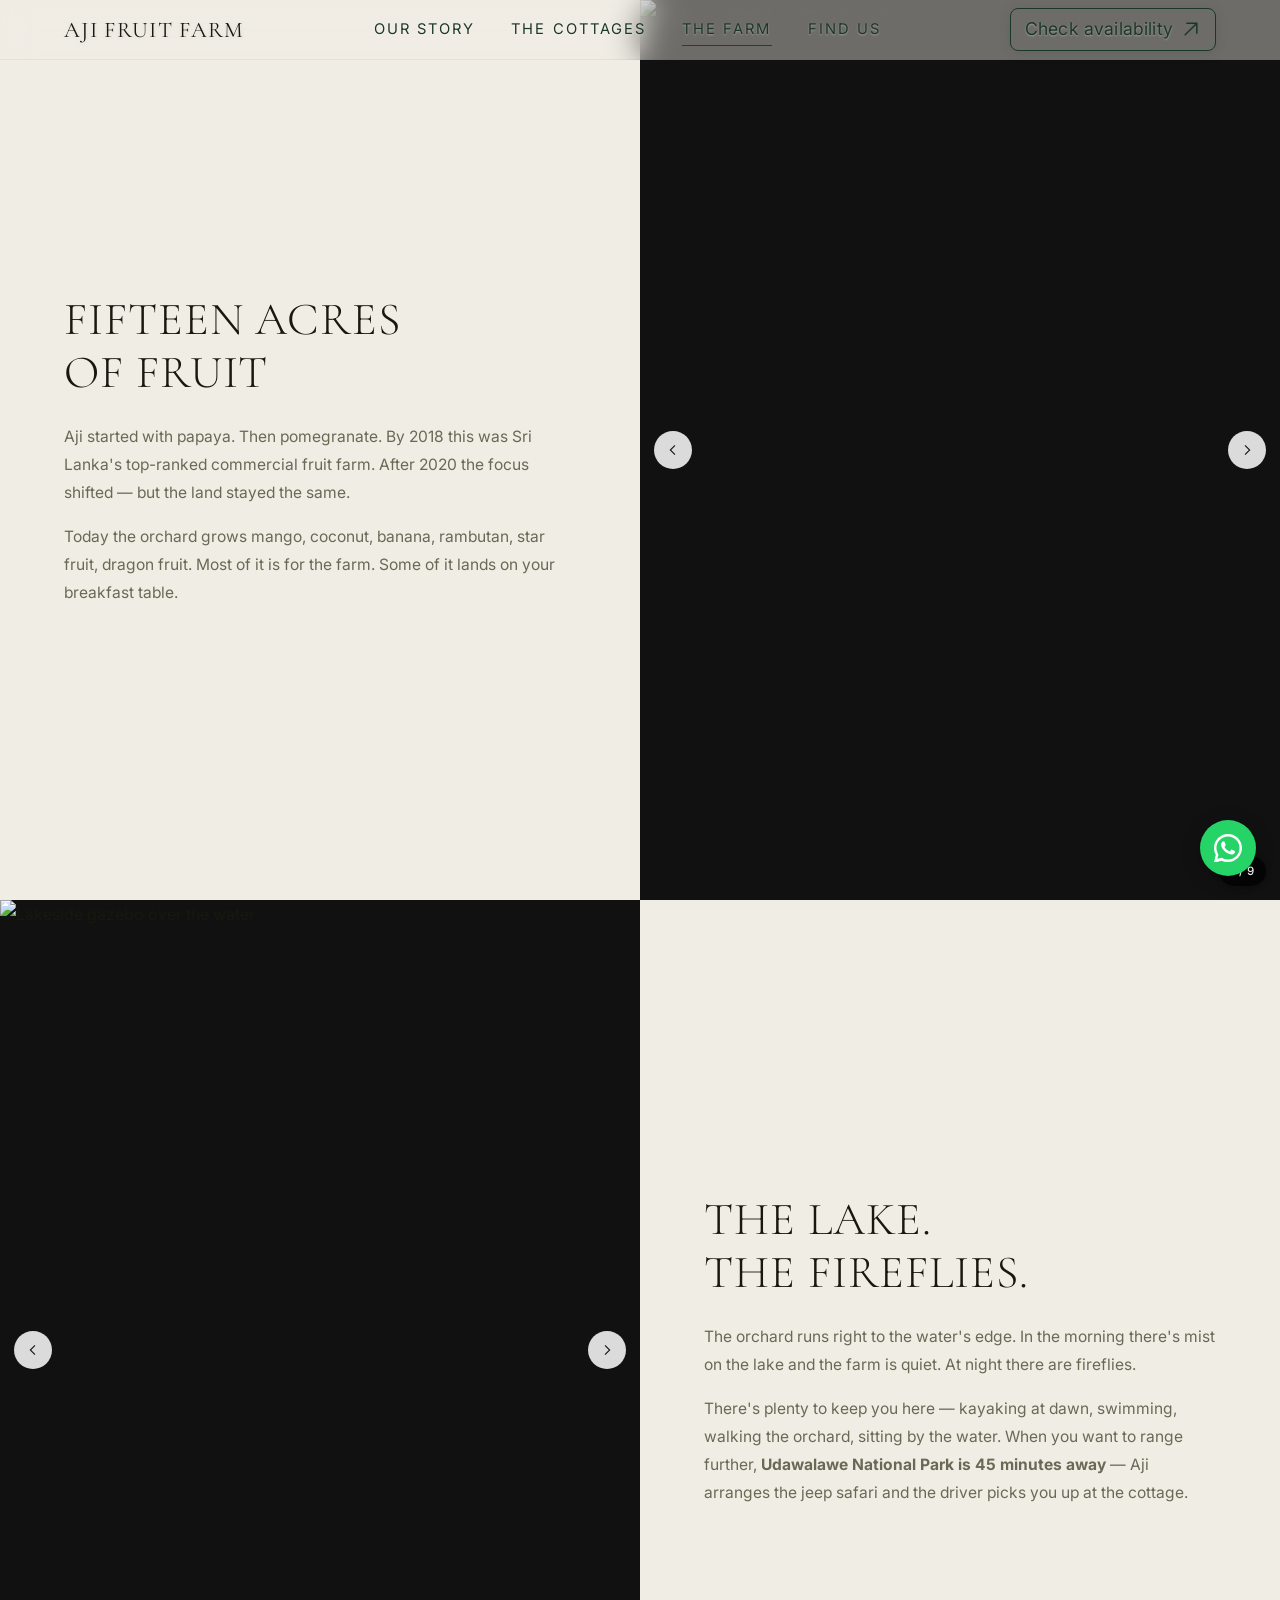
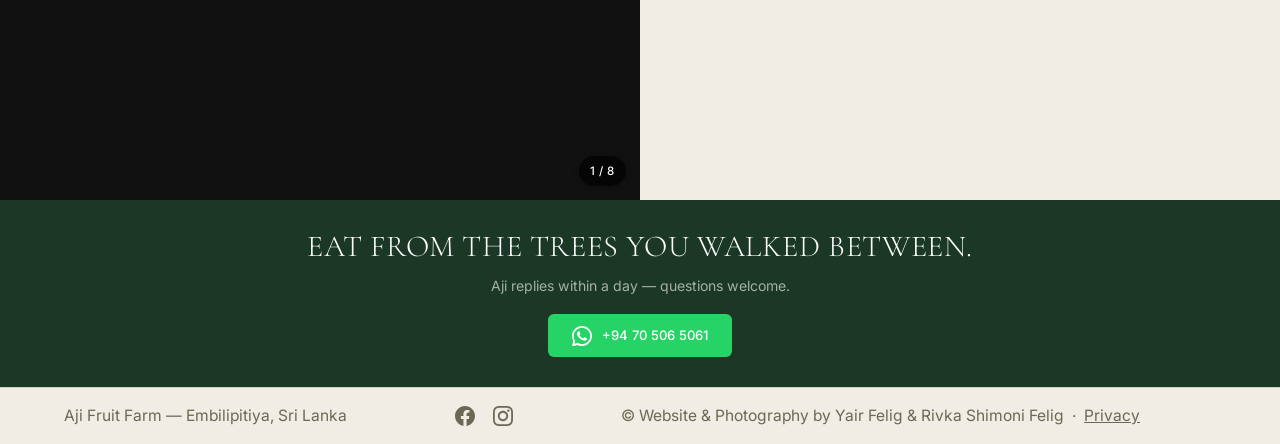
==== farm.html @ 9746422a "feat: add nearby places section" ====
<!DOCTYPE html>
<html lang="en">
<head>
  <meta charset="UTF-8" />
  <meta name="viewport" content="width=device-width, initial-scale=1.0" />
  <title>The Farm — Aji Fruit Farm, 45 min from Udawalawe, Sri Lanka</title>
  <meta name="description" content="Fifteen acres of tropical fruit beside a lake — 45 min from Udawalawe, Sri Lanka. Mango, rambutan, dragon fruit. Kayaking, elephant safari, fireflies." />
  <link rel="canonical" href="https://aji-fruit-farm.lk/farm.html" />
  <meta property="og:type" content="website" />
  <meta property="og:site_name" content="Aji Fruit Farm" />
  <meta property="og:locale" content="en_US" />
  <meta property="og:title" content="The Farm — Aji Fruit Farm, 45 min from Udawalawe, Sri Lanka" />
  <meta property="og:description" content="Fifteen acres of tropical fruit beside a lake — 45 min from Udawalawe, Sri Lanka. Mango, rambutan, dragon fruit. Kayaking, elephant safari, fireflies." />
  <meta property="og:image" content="https://aji-fruit-farm.lk/photos/farm-wide.jpg" />
  <meta property="og:url" content="https://aji-fruit-farm.lk/farm.html" />
  <meta name="twitter:card" content="summary_large_image" />
  <meta name="twitter:title" content="The Farm — Aji Fruit Farm, 45 min from Udawalawe, Sri Lanka" />
  <meta name="twitter:description" content="Fifteen acres of tropical fruit beside a lake — 45 min from Udawalawe, Sri Lanka. Mango, rambutan, dragon fruit. Kayaking, elephant safari, fireflies." />
  <meta name="twitter:image" content="https://aji-fruit-farm.lk/photos/farm-wide.jpg" />
  <link rel="icon" href="data:image/svg+xml,<svg xmlns=%22http://www.w3.org/2000/svg%22 viewBox=%220 0 100 100%22><text y=%22.9em%22 font-size=%2290%22>🥭</text></svg>" />
  <link rel="stylesheet" href="style.css?v=103" />
  <link rel="preload" as="image" href="photos/farm-mangos.webp" type="image/webp" fetchpriority="high" />
  <link rel="preconnect" href="https://fonts.googleapis.com" />
  <link rel="preconnect" href="https://fonts.gstatic.com" crossorigin />
  <link href="https://fonts.googleapis.com/css2?family=Cormorant+Garamond:ital,wght@0,300;0,400;0,600;1,300;1,400&family=Inter:wght@300;400;500&display=swap" rel="stylesheet" />
  <script type="application/ld+json">
  {
    "@context": "https://schema.org",
    "@type": "BreadcrumbList",
    "itemListElement": [
      { "@type": "ListItem", "position": 1, "name": "Home", "item": "https://aji-fruit-farm.lk/" },
      { "@type": "ListItem", "position": 2, "name": "The Farm", "item": "https://aji-fruit-farm.lk/farm.html" }
    ]
  }
  </script>
  <script type="application/ld+json">
  {
    "@context": "https://schema.org",
    "@type": "TouristAttraction",
    "name": "Aji Fruit Farm",
    "description": "Fifteen acres of tropical fruit beside a lake in Embilipitiya, Sri Lanka — 45 min from Udawalawe National Park. Mango, banana, rambutan, dragon fruit orchards. Kayaking on the lake, fireflies at night.",
    "url": "https://aji-fruit-farm.lk/farm.html",
    "image": "https://aji-fruit-farm.lk/photos/farm-wide.jpg",
    "address": {
      "@type": "PostalAddress",
      "streetAddress": "147 Lake Side Avenue, Pump House Road, Tunkama",
      "addressLocality": "Embilipitiya",
      "postalCode": "70205",
      "addressCountry": "LK"
    },
    "geo": { "@type": "GeoCoordinates", "latitude": 6.30363, "longitude": 80.8581 }
  }
  </script>

  <!-- Cloudflare Web Analytics -->
  <script defer src='https://static.cloudflareinsights.com/beacon.min.js' data-cf-beacon='{"token": "c372317ae5d843ea82d99105d010a931"}'></script>
  <!-- End Cloudflare Web Analytics -->
</head>
<body class="subpage">

  <!-- NAV -->
  <header class="nav scrolled at-top">
    <a href="index.html" class="nav-logo">Aji Fruit Farm</a>
    <nav class="nav-links">
      <a href="story.html">Our Story</a>
      <a href="rooms.html">The Cottages</a>
      <a href="farm.html" aria-current="page">The Farm</a>
      <a href="index.html#contact">Find Us</a>
    </nav>
    <a class="nav-wa" href="index.html#contact">
      <span>Check availability</span>
      <span class="nav-wa-arrow">
        <svg class="arrow-default" viewBox="0 0 24 24" fill="none" stroke="currentColor" stroke-width="1.8" stroke-linecap="round" stroke-linejoin="round" aria-hidden="true"><path d="M5 19 19 5M7 5h12v12"/></svg>
        <svg class="arrow-hover" viewBox="0 0 24 24" fill="none" stroke="currentColor" stroke-width="1.8" stroke-linecap="round" stroke-linejoin="round" aria-hidden="true"><path d="M5 12h14M12 5l7 7-7 7"/></svg>
      </span>
    </a>
    <button type="button" class="nav-burger" aria-label="Open menu" aria-expanded="false" aria-controls="nav-overlay">
      <svg viewBox="0 0 24 24" fill="none" stroke="currentColor" stroke-width="1.5" stroke-linecap="round" aria-hidden="true"><path d="M4 7h16M4 12h16M4 17h16"/></svg>
    </button>
  </header>
  <script>if(matchMedia('(max-width:860px)').matches)document.currentScript.previousElementSibling.classList.add('over-hero');</script>

  <!-- MOBILE FULL-SCREEN MENU -->
  <div class="nav-overlay" id="nav-overlay" aria-hidden="true" hidden>
    <div class="nav-overlay-bg" aria-hidden="true">
      <picture><source srcset="photos/hero.webp" type="image/webp"><img src="photos/hero.jpg" alt="" /></picture>
    </div>
    <span class="nav-overlay-brand">Aji Fruit Farm</span>
    <button type="button" class="nav-overlay-close" aria-label="Close menu">
      <svg viewBox="0 0 24 24" fill="none" stroke="currentColor" stroke-width="1.5" stroke-linecap="round" aria-hidden="true"><path d="M6 6l12 12M18 6L6 18"/></svg>
    </button>
    <nav class="nav-overlay-links">
      <a href="story.html"><span class="nv-num">01</span><span class="nv-rule"></span><span class="nv-label">Our Story</span></a>
      <a href="rooms.html"><span class="nv-num">02</span><span class="nv-rule"></span><span class="nv-label">The Cottages</span></a>
      <a href="farm.html" aria-current="page"><span class="nv-num">03</span><span class="nv-rule"></span><span class="nv-label">The Farm</span></a>
      <a href="index.html#contact"><span class="nv-num">04</span><span class="nv-rule"></span><span class="nv-label">Find Us</span></a>
    </nav>
    <a class="nav-overlay-cta" href="index.html#contact">
      <span class="nv-cta-rule"></span>
      <span class="nv-cta-text">Reserve your stay <span class="nv-arrow">&rarr;</span></span>
    </a>
    <p class="nav-overlay-meta">Embilipitiya &middot; Sri Lanka</p>
  </div>

  <!-- 01 THE ORCHARD -->
  <section class="split" id="orchard">
    <div class="split-text">
      <h1>Fifteen Acres<br>of Fruit</h1>
      <p>Aji started with papaya. Then pomegranate. By 2018 this was Sri Lanka's top-ranked commercial fruit farm. After 2020 the focus shifted — but the land stayed the same.</p>
      <p>Today the orchard grows mango, coconut, banana, rambutan, star fruit, dragon fruit. Most of it is for the farm. Some of it lands on your breakfast table.</p>
    </div>
    <div class="split-image">
      <div class="image-slider" id="slider-orchard">
        <div class="slides">
          <div class="slide active"><picture><source srcset="photos/farm-mangos.webp" type="image/webp"><img src="photos/farm-mangos.jpg" alt="Freshly bagged mangos from the orchard" fetchpriority="high" decoding="async" /></picture></div>
          <div class="slide"><picture><source srcset="photos/farm-path.webp" type="image/webp"><img src="photos/farm-path.jpg" alt="Stone path through the mango grove" loading="lazy" decoding="async" /></picture></div>
          <div class="slide"><picture><source srcset="photos/farm-vines.webp" type="image/webp"><img src="photos/farm-vines.jpg" alt="Vines and fruit in the orchard" loading="lazy" decoding="async" /></picture></div>
          <div class="slide"><picture><source srcset="photos/farm-gazebo.webp" type="image/webp"><img src="photos/farm-gazebo.jpg" alt="The open-air dining pavilion — terracotta roof, wooden pillars, stepping-stone path through the garden" loading="lazy" decoding="async" /></picture></div>
          <div class="slide"><picture><source srcset="photos/bathroom-tree.webp" type="image/webp"><img src="photos/bathroom-tree.jpg" alt="A mango tree growing right between the bathroom doors — fruit threaded through the daily life of the farm" loading="lazy" decoding="async" /></picture></div>
          <div class="slide"><picture><source srcset="photos/farm-7293.webp" type="image/webp"><img src="photos/farm-7293.jpg" alt="Inside the orchard at Aji Fruit Farm" loading="lazy" decoding="async" /></picture></div>
          <div class="slide"><picture><source srcset="photos/farm-7217.webp" type="image/webp"><img src="photos/farm-7217.jpg" alt="Coconut palms and fruit trees across the orchard" loading="lazy" decoding="async" /></picture></div>
          <div class="slide"><picture><source srcset="photos/farm-7245.webp" type="image/webp"><img src="photos/farm-7245.jpg" alt="Light through the orchard canopy" loading="lazy" decoding="async" /></picture></div>
          <div class="slide"><picture><source srcset="photos/farm-7272.webp" type="image/webp"><img src="photos/farm-7272.jpg" alt="A small boat resting on the grassy shore by the lake" loading="lazy" decoding="async" /></picture></div>
        </div>
        <button type="button" class="slider-arrow slider-arrow--prev" aria-label="Previous photo">
          <svg viewBox="0 0 24 24" fill="none" stroke="currentColor" stroke-width="1.7"><path d="M15 19l-7-7 7-7"/></svg>
        </button>
        <button type="button" class="slider-arrow slider-arrow--next" aria-label="Next photo">
          <svg viewBox="0 0 24 24" fill="none" stroke="currentColor" stroke-width="1.7"><path d="M9 5l7 7-7 7"/></svg>
        </button>
        <div class="slider-counter">1 / 9</div>
      </div>
    </div>
  </section>

  <!-- 02 THE LAKE -->
  <section class="split split--reverse" id="lake">
    <div class="split-image">
      <div class="image-slider" id="slider-lake">
        <div class="slides">
          <div class="slide active"><picture><source srcset="photos/lake-gazebo.webp" type="image/webp"><img src="photos/lake-gazebo.jpg" alt="Lakeside gazebo over the water" loading="lazy" decoding="async" /></picture></div>
          <div class="slide"><picture><source srcset="photos/lake-kayaker.webp" type="image/webp"><img src="photos/lake-kayaker.jpg" alt="A guest paddling a kayak on the still lake at dawn" loading="lazy" decoding="async" /></picture></div>
          <div class="slide"><picture><source srcset="photos/lake-beach.webp" type="image/webp"><img src="photos/lake-beach.jpg" alt="The lakeshore swim spot — palms and calm water" loading="lazy" decoding="async" /></picture></div>
          <div class="slide"><picture><source srcset="photos/lake-branch.webp" type="image/webp"><img src="photos/lake-branch.jpg" alt="A tree branch leaning over the lake at dawn" loading="lazy" decoding="async" /></picture></div>
          <div class="slide"><picture><source srcset="photos/lake-7470.webp" type="image/webp"><img src="photos/lake-7470.jpg" alt="The lake framed through overhanging branches — sandy shore on the right" loading="lazy" decoding="async" /></picture></div>
          <div class="slide"><picture><source srcset="photos/lake-7360.webp" type="image/webp"><img src="photos/lake-7360.jpg" alt="The lake reflecting the gazebo across the water — leaves framing the view" loading="lazy" decoding="async" /></picture></div>
          <div class="slide"><picture><source srcset="photos/farm-swing.webp" type="image/webp"><img src="photos/farm-swing.jpg" alt="Lakeside table and swing in the orchard" loading="lazy" decoding="async" /></picture></div>
          <div class="slide"><picture><source srcset="photos/kayaks-rack.webp" type="image/webp"><img src="photos/kayaks-rack.jpg" alt="Kayaks resting on a wooden rack between the palms" loading="lazy" decoding="async" /></picture></div>
        </div>
        <button type="button" class="slider-arrow slider-arrow--prev" aria-label="Previous photo">
          <svg viewBox="0 0 24 24" fill="none" stroke="currentColor" stroke-width="1.7"><path d="M15 19l-7-7 7-7"/></svg>
        </button>
        <button type="button" class="slider-arrow slider-arrow--next" aria-label="Next photo">
          <svg viewBox="0 0 24 24" fill="none" stroke="currentColor" stroke-width="1.7"><path d="M9 5l7 7-7 7"/></svg>
        </button>
        <div class="slider-counter">1 / 8</div>
      </div>
    </div>
    <div class="split-text">
      <h2>The Lake.<br>The Fireflies.</h2>
      <p>The orchard runs right to the water's edge. In the morning there's mist on the lake and the farm is quiet. At night there are fireflies.</p>
      <p>There's plenty to keep you here — kayaking at dawn, swimming, walking the orchard, sitting by the water. When you want to range further, <strong>Udawalawe National Park is 45 minutes away</strong> — Aji arranges the jeep safari and the driver picks you up at the cottage.</p>
    </div>
  </section>

  <!-- BOOK CTA -->
  <section class="book-cta">
    <h2>Eat from the trees you walked between.</h2>
    <p>Aji replies within a day — questions welcome.</p>
    <a class="btn-wa" href="https://wa.me/94705065061?text=Hi%20Aji%2C%20I%20found%20your%20farm%20online%20and%20I%27d%20love%20to%20book%20a%20stay.%20Could%20you%20tell%20me%20about%20availability%3F" target="_blank" rel="noopener">
      <svg viewBox="0 0 24 24" fill="currentColor" width="20" height="20"><path d="M17.472 14.382c-.297-.149-1.758-.867-2.03-.967-.273-.099-.471-.148-.67.15-.197.297-.767.966-.94 1.164-.173.199-.347.223-.644.075-.297-.15-1.255-.463-2.39-1.475-.883-.788-1.48-1.761-1.653-2.059-.173-.297-.018-.458.13-.606.134-.133.298-.347.446-.52.149-.174.198-.298.298-.497.099-.198.05-.371-.025-.52-.075-.149-.669-1.612-.916-2.207-.242-.579-.487-.5-.669-.51-.173-.008-.371-.01-.57-.01-.198 0-.52.074-.792.372-.272.297-1.04 1.016-1.04 2.479 0 1.462 1.065 2.875 1.213 3.074.149.198 2.096 3.2 5.077 4.487.709.306 1.262.489 1.694.625.712.227 1.36.195 1.871.118.571-.085 1.758-.719 2.006-1.413.248-.694.248-1.289.173-1.413-.074-.124-.272-.198-.57-.347z"/><path d="M12 0C5.373 0 0 5.373 0 12c0 2.127.558 4.126 1.533 5.858L.057 23.776a.5.5 0 0 0 .612.612l5.918-1.476A11.94 11.94 0 0 0 12 24c6.627 0 12-5.373 12-12S18.627 0 12 0zm0 21.9a9.877 9.877 0 0 1-5.031-1.378l-.36-.214-3.732.931.949-3.461-.235-.376A9.855 9.855 0 0 1 2.1 12c0-5.468 4.432-9.9 9.9-9.9s9.9 4.432 9.9 9.9-4.432 9.9-9.9 9.9z"/></svg>
      +94 70 506 5061
    </a>
  </section>

  <!-- FOOTER -->
  <footer>
    <p>Aji Fruit Farm &mdash; Embilipitiya, Sri Lanka</p>
    <div class="footer-social">
      <a href="https://www.facebook.com/ajifruitfarm/" target="_blank" rel="noopener" aria-label="Facebook">
        <svg viewBox="0 0 24 24" fill="currentColor" width="20" height="20" aria-hidden="true"><path d="M24 12.073c0-6.627-5.373-12-12-12s-12 5.373-12 12c0 5.99 4.388 10.954 10.125 11.854v-8.385H7.078v-3.47h3.047V9.43c0-3.007 1.792-4.669 4.533-4.669 1.312 0 2.686.235 2.686.235v2.953H15.83c-1.491 0-1.956.925-1.956 1.874v2.25h3.328l-.532 3.47h-2.796v8.385C19.612 23.027 24 18.062 24 12.073z"/></svg>
      </a>
      <a href="https://www.instagram.com/ajifruitfarm/" target="_blank" rel="noopener" aria-label="Instagram">
        <svg viewBox="0 0 24 24" fill="currentColor" width="20" height="20" aria-hidden="true"><path d="M12 0C8.74 0 8.333.015 7.053.072 5.775.132 4.905.333 4.14.63c-.789.306-1.459.717-2.126 1.384S.935 3.35.63 4.14C.333 4.905.131 5.775.072 7.053.012 8.333 0 8.74 0 12c0 3.259.012 3.668.072 4.948.06 1.277.261 2.148.558 2.913.306.788.717 1.459 1.384 2.126.667.666 1.336 1.079 2.126 1.384.766.296 1.636.499 2.913.558C8.333 23.988 8.74 24 12 24s3.667-.015 4.947-.072c1.277-.06 2.148-.262 2.913-.558.788-.306 1.459-.718 2.126-1.384.666-.667 1.079-1.335 1.384-2.126.296-.765.499-1.636.558-2.913.06-1.28.072-1.689.072-4.948 0-3.259-.011-3.667-.072-4.947-.06-1.277-.262-2.149-.558-2.913-.306-.789-.718-1.459-1.384-2.126C21.319 1.347 20.651.935 19.86.63c-.765-.297-1.636-.499-2.913-.558C15.667.012 15.26 0 12 0zm0 2.16c3.203 0 3.585.016 4.85.071 1.17.055 1.805.249 2.227.415.562.217.96.477 1.382.896.419.42.679.819.896 1.381.164.422.36 1.057.413 2.227.057 1.266.07 1.646.07 4.85s-.015 3.585-.074 4.85c-.061 1.17-.256 1.805-.421 2.227-.224.562-.479.96-.899 1.382-.419.419-.824.679-1.38.896-.42.164-1.065.36-2.235.413-1.274.057-1.649.07-4.859.07-3.211 0-3.586-.015-4.859-.074-1.171-.061-1.816-.256-2.236-.421-.569-.224-.96-.479-1.379-.899-.421-.419-.69-.824-.9-1.38-.165-.42-.359-1.065-.42-2.235-.045-1.26-.061-1.649-.061-4.844 0-3.196.016-3.586.061-4.861.061-1.17.255-1.814.42-2.234.21-.57.479-.96.9-1.381.419-.419.81-.689 1.379-.898.42-.166 1.051-.361 2.221-.421 1.275-.045 1.65-.06 4.859-.06l.045.03zm0 3.678c-3.405 0-6.162 2.76-6.162 6.162 0 3.405 2.76 6.162 6.162 6.162 3.405 0 6.162-2.76 6.162-6.162 0-3.405-2.76-6.162-6.162-6.162zM12 16c-2.21 0-4-1.79-4-4s1.79-4 4-4 4 1.79 4 4-1.79 4-4 4zm7.846-10.405c0 .795-.646 1.44-1.44 1.44-.795 0-1.44-.646-1.44-1.44 0-.794.646-1.439 1.44-1.439.793-.001 1.44.645 1.44 1.439z"/></svg>
      </a>
    </div>
    <p class="footer-small">&copy; Website &amp; Photography by Yair Felig &amp; Rivka Shimoni Felig &nbsp;·&nbsp; <a href="/privacy.html">Privacy</a></p>
  </footer>

  <!-- FLOATING WHATSAPP -->
  <a class="sticky-cta" href="https://wa.me/94705065061?text=Hi%20Aji!%20I%27d%20like%20to%20check%20availability%20at%20Aji%20Fruit%20Farm.%20Could%20you%20share%20the%20details%3F" target="_blank" rel="noopener" aria-label="Check availability with Aji on WhatsApp">
    <svg class="sticky-cta-icon" viewBox="0 0 24 24" fill="currentColor" aria-hidden="true"><path d="M17.472 14.382c-.297-.149-1.758-.867-2.03-.967-.273-.099-.471-.148-.67.15-.197.297-.767.966-.94 1.164-.173.199-.347.223-.644.075-.297-.15-1.255-.463-2.39-1.475-.883-.788-1.48-1.761-1.653-2.059-.173-.297-.018-.458.13-.606.134-.133.298-.347.446-.52.149-.174.198-.298.298-.497.099-.198.05-.371-.025-.52-.075-.149-.669-1.612-.916-2.207-.242-.579-.487-.5-.669-.51-.173-.008-.371-.01-.57-.01-.198 0-.52.074-.792.372-.272.297-1.04 1.016-1.04 2.479 0 1.462 1.065 2.875 1.213 3.074.149.198 2.096 3.2 5.077 4.487.709.306 1.262.489 1.694.625.712.227 1.36.195 1.871.118.571-.085 1.758-.719 2.006-1.413.248-.694.248-1.289.173-1.413-.074-.124-.272-.198-.57-.347z"/><path d="M12 0C5.373 0 0 5.373 0 12c0 2.127.558 4.126 1.533 5.858L.057 23.776a.5.5 0 0 0 .612.612l5.918-1.476A11.94 11.94 0 0 0 12 24c6.627 0 12-5.373 12-12S18.627 0 12 0zm0 21.9a9.877 9.877 0 0 1-5.031-1.378l-.36-.214-3.732.931.949-3.461-.235-.376A9.855 9.855 0 0 1 2.1 12c0-5.468 4.432-9.9 9.9-9.9s9.9 4.432 9.9 9.9-4.432 9.9-9.9 9.9z"/></svg>
    <span>Check availability with Aji</span>
    <svg class="sticky-cta-arrow" viewBox="0 0 24 24" fill="none" stroke="currentColor" stroke-width="2" aria-hidden="true"><path d="M5 12h14M12 5l7 7-7 7"/></svg>
  </a>

  <a class="wa-float" href="https://wa.me/94705065061?text=Hi%20Aji!%20Your%20place%20looks%20wonderful%2C%20could%20we%20chat%20about%20a%20stay%3F" target="_blank" rel="noopener" aria-label="Chat on WhatsApp">
    <span class="wa-float-tooltip">Have a question? Chat with Aji</span>
    <svg viewBox="0 0 24 24" fill="currentColor" width="28" height="28"><path d="M17.472 14.382c-.297-.149-1.758-.867-2.03-.967-.273-.099-.471-.148-.67.15-.197.297-.767.966-.94 1.164-.173.199-.347.223-.644.075-.297-.15-1.255-.463-2.39-1.475-.883-.788-1.48-1.761-1.653-2.059-.173-.297-.018-.458.13-.606.134-.133.298-.347.446-.52.149-.174.198-.298.298-.497.099-.198.05-.371-.025-.52-.075-.149-.669-1.612-.916-2.207-.242-.579-.487-.5-.669-.51-.173-.008-.371-.01-.57-.01-.198 0-.52.074-.792.372-.272.297-1.04 1.016-1.04 2.479 0 1.462 1.065 2.875 1.213 3.074.149.198 2.096 3.2 5.077 4.487.709.306 1.262.489 1.694.625.712.227 1.36.195 1.871.118.571-.085 1.758-.719 2.006-1.413.248-.694.248-1.289.173-1.413-.074-.124-.272-.198-.57-.347z"/><path d="M12 0C5.373 0 0 5.373 0 12c0 2.127.558 4.126 1.533 5.858L.057 23.776a.5.5 0 0 0 .612.612l5.918-1.476A11.94 11.94 0 0 0 12 24c6.627 0 12-5.373 12-12S18.627 0 12 0zm0 21.9a9.877 9.877 0 0 1-5.031-1.378l-.36-.214-3.732.931.949-3.461-.235-.376A9.855 9.855 0 0 1 2.1 12c0-5.468 4.432-9.9 9.9-9.9s9.9 4.432 9.9 9.9-4.432 9.9-9.9 9.9z"/></svg>
  </a>

  <script src="script.js?v=14"></script>
</body>
</html>
---- style.css ----
/* ============================================
   AJI'S FRUIT FARM
   Inspired by The Farm Resorts aesthetic
   ============================================ */

:root {
  --bg:        #f0ede4;
  --bg-alt:    #e8e2d6;
  --bg-dark:   #1b3826;
  --text:      #18180f;
  --muted:     #6b6856;
  --border:    #d4cec3;
  --wa-green:  #25d366;

  --font-display: 'Cormorant Garamond', Georgia, serif;
  --font-body:    'Inter', system-ui, sans-serif;

  --max: 1200px;
  --gap: 108px;
  --side: 64px;
}

/* RESET */
*, *::before, *::after { box-sizing: border-box; margin: 0; padding: 0; }
img { display: block; max-width: 100%; height: auto; }
a { color: inherit; text-decoration: none; }
html { scroll-behavior: smooth; }
address { font-style: normal; }

body {
  background: var(--bg);
  color: var(--text);
  font-family: var(--font-body);
  font-size: 16px;
  font-weight: 400;
  line-height: 1.75;
}

/* LABEL — "01 — SECTION" */
.label {
  display: block;
  font-family: var(--font-body);
  font-size: 0.7rem;
  font-weight: 500;
  letter-spacing: 0.18em;
  text-transform: uppercase;
  color: var(--muted);
  margin-bottom: 20px;
}
.label--light { color: rgba(255,255,255,0.5); }

/* FACT LINE — small editorial info-line for distributing key details
   (price, included items, discounts). One uniform size site-wide so all
   gold captions read as the same voice regardless of position. */
.fact-line {
  display: block;
  font-family: var(--font-body);
  font-size: 0.88rem;
  font-weight: 500;
  letter-spacing: 0.14em;
  text-transform: uppercase;
  color: #b8842a;
  margin: -8px 0 22px;
}
.fact-line--light { color: rgba(255,255,255,0.78); }

/* Position modifier — when the caption sits BELOW the heading instead
   of above. Negative margin-top overlaps H2's 24px bottom margin so the
   caption reads as attached to the title, not floating between blocks. */
.fact-line--below { margin: 10px 0 26px; }

/* HEADINGS — subpages promote their first .split h2 to h1 for SEO/a11y
   (one h1 per page); same visual treatment so the editorial rhythm holds. */
h1, h2 {
  font-family: var(--font-display);
  /* Shrunk so heavy-text splits (food, explore) fit within 90svh
     without pushing the section — and image — taller than the rest. */
  font-size: clamp(2rem, 3.6vw, 3rem);
  font-weight: 300;
  line-height: 1.15;
  letter-spacing: 0.02em;
  text-transform: uppercase;
  margin-bottom: 24px;
}

h3 {
  font-family: var(--font-display);
  font-size: 1.5rem;
  font-weight: 400;
  letter-spacing: 0.03em;
  text-transform: uppercase;
  margin-bottom: 12px;
}

p {
  color: var(--muted);
  font-size: 0.975rem;
  line-height: 1.8;
  max-width: 54ch;
}

p + p { margin-top: 16px; }

/* NAV */
.nav {
  position: fixed;
  top: 0; left: 0; right: 0;
  z-index: 90;
  display: flex;
  align-items: center;
  justify-content: space-between;
  padding: 8px var(--side);
  /* Default (over content): compact cream-glass strip — kept thin so
     it doesn't dominate the section it floats over. The taller, more
     editorial padding lives only in the .over-hero override below.
     Pure transparency too only when `.over-hero` is set (added by
     script.js while scrollY < hero).
     Hidden on scroll-down, revealed on scroll-up. */
  background: rgba(240, 237, 228, 0.42);
  backdrop-filter: blur(16px);
  -webkit-backdrop-filter: blur(16px);
  border-bottom: 1px solid rgba(27, 56, 38, 0.06);
  transition: transform 0.55s cubic-bezier(0.22, 0.61, 0.36, 1),
              opacity   0.45s ease,
              background 1.4s ease,
              backdrop-filter 1.4s ease,
              -webkit-backdrop-filter 1.4s ease,
              border-color 1.4s ease,
              padding 1.4s ease;
}
.nav.over-hero {
  padding: 18px var(--side) 14px;
  background: transparent;
  backdrop-filter: none;
  -webkit-backdrop-filter: none;
  border-bottom-color: transparent;
}
/* Compact text in the cream-glass state so the thinner strip stays
   balanced. The .over-hero state keeps the larger sizes set on the
   base classes for the "main display" look. */
/* "At-top" = user is glued to the very top of the page (any page).
   When the user is here, the nav stays at its larger display size
   so the hero / opening photo gets the editorial header it deserves.
   Once the user scrolls (.at-top drops off), the bar tightens to the
   compact-strip sizes. Decoupled from .over-hero (which controls
   transparency/color), so subpage desktops can have big-size-at-top
   WITHOUT going transparent on the cream text column. */
.nav:not(.at-top) .nav-logo { font-size: 1.15rem; }
.nav:not(.at-top) .nav-links a { font-size: 0.78rem; }
.nav:not(.at-top) .nav-wa { font-size: 0.92rem; padding: 4px 11px; }
.nav:not(.at-top) .nav-wa-arrow { width: 16px; height: 16px; }
.nav.hidden {
  transform: translateY(-100%);
  opacity: 0;
  pointer-events: none;
}

.nav-logo {
  font-family: var(--font-display);
  font-size: 1.4rem;
  font-weight: 400;
  letter-spacing: 0.06em;
  text-transform: uppercase;
  /* Logo stays pure ink — anchors the bar; nav links sit in forest. */
  color: var(--text);
  /* Two-layer shadow: white lift gives the lettering body on light
     glass backgrounds (cream desktop, sage mobile); a soft dark
     halo carries legibility when the nav rides over a varying photo
     during scroll (especially mobile mid-section transitions). */
  text-shadow:
    0 1px 2px rgba(255, 255, 255, 0.4),
    0 1px 4px rgba(0, 0, 0, 0.12);
  transition: color 1.0s ease, text-shadow 1.0s ease, font-size 1.4s ease;
}
/* Soft warm halo when the logo is pressed — fades in/out smoothly with
   the text-shadow transition so the click feels acknowledged without
   a sharp flash. Gold tone catches both default (dark green) and
   over-hero (white) states. */
.nav-logo:active {
  text-shadow:
    0 0 18px rgba(255, 215, 145, 0.85),
    0 0 36px rgba(255, 215, 145, 0.4),
    0 1px 2px rgba(255, 255, 255, 0.35);
}

.nav-links {
  display: flex;
  gap: 36px;
}
.nav-links a {
  position: relative;
  font-size: 0.92rem;
  font-weight: 400;
  letter-spacing: 0.14em;
  text-transform: uppercase;
  color: var(--bg-dark);
  text-shadow: 0 1px 2px rgba(255, 255, 255, 0.35);
  transition: color 1.4s ease, text-shadow 1.4s ease, font-size 1.4s ease;
}
/* Hover affordance: hairline slides in from the left under the link
   on hover, retracts back left on mouse-out. currentColor so it
   adapts to over-hero (white) vs default (dark green) automatically. */
.nav-links a::after {
  content: '';
  position: absolute;
  left: 0;
  bottom: -4px;
  width: 100%;
  height: 1px;
  background: currentColor;
  transform: scaleX(0);
  transform-origin: left;
  transition: transform 0.4s cubic-bezier(0.22, 0.61, 0.36, 1);
  opacity: 0.85;
}
.nav-links a:hover::after { transform: scaleX(1); }
.nav-links a:active { opacity: 0.7; }
.nav-links a[aria-current="page"]::after {
  transform: scaleX(1);
}
/* While the visitor is hovering anywhere inside the nav-links group,
   suppress the current-page underline so only the hovered link shows
   one. Prevents the "two highlighted at once" confusion when moving
   from the current page to another link. */
.nav-links:hover a[aria-current="page"]:not(:hover)::after {
  transform: scaleX(0);
}

.nav-wa {
  display: inline-flex;
  align-items: center;
  gap: 8px;
  background: transparent;
  color: var(--bg-dark);
  /* Same size/weight/color as .nav-links a, but Title Case (Vivre
     "Let's Talk" style) so the CTA stays part of the bar's family
     while signaling its action. Tighter letter-spacing because mixed
     case doesn't need wide tracking. */
  font-size: 1.1rem;
  font-weight: 400;
  letter-spacing: 0.01em;
  text-transform: none;
  text-shadow: 0 1px 2px rgba(255, 255, 255, 0.35);
  padding: 5px 14px;
  border: 1px solid var(--bg-dark);
  border-radius: 8px;
  /* Soft drop-shadow gives the pill a sense of body / anchor — sits
     ON the bar instead of being painted into it. Forest tint so the
     glow stays inside the brand palette. */
  box-shadow: 0 2px 12px rgba(27, 56, 38, 0.16);
  /* Split timings: hover-driven props (background, shadow, transform)
     stay snappy at ~0.25s. State-driven props (color, text-shadow,
     border-color — change when the nav crosses .over-hero) take
     0.6s, matching the nav background dissolve. */
  transition:
    background 0.25s ease,
    box-shadow 0.3s ease,
    transform 0.2s ease,
    color 1.4s ease,
    text-shadow 1.4s ease,
    border-color 1.4s ease,
    font-size 1.4s ease,
    padding 1.4s ease;
}
/* Arrow holder — stacks the two arrows in one slot so swapping them
   on hover doesn't shift the pill's width. */
.nav-wa-arrow {
  position: relative;
  display: inline-flex;
  width: 20px;
  height: 20px;
  flex-shrink: 0;
  transition: width 1.4s ease, height 1.4s ease;
}
.nav-wa-arrow svg {
  position: absolute;
  inset: 0;
  width: 100%;
  height: 100%;
  transition: opacity 0.25s ease, transform 0.35s cubic-bezier(0.22, 0.61, 0.36, 1);
}
/* Default: ↗ (diagonal up-right) visible, → hidden. On hover this
   inverts — the arrow rotates from "external link" feel to "go this
   way" forward arrow, lifted slightly to the right. */
.nav-wa-arrow .arrow-hover { opacity: 0; transform: translateX(-4px); }
.nav-wa:hover .nav-wa-arrow .arrow-default { opacity: 0; transform: translateX(4px); }
.nav-wa:hover .nav-wa-arrow .arrow-hover { opacity: 1; transform: translateX(0); }
/* Hover: white fill with forest-dark text. The pill flips to a
   clean filled state — strong invitation to click without breaking
   palette (forest ink on cream is the page's own type pairing). */
.nav-wa:hover {
  background: #fff;
  color: var(--bg-dark);
  text-shadow: none;
  border-color: var(--bg-dark);
  box-shadow: 0 6px 22px rgba(27, 56, 38, 0.28);
  transform: translateY(-1px);
}
/* (arrow swap handled by .nav-wa-arrow rules above) */
/* Active state: micro press to ground the lift. */
.nav-wa:active { transform: translateY(0) scale(0.98); }

/* Entry animation: one-time invitation on page load. The pill fades
   in and settles down ~5px, drawing the eye to the CTA in the first
   moment of the page without ambient motion. Respects
   prefers-reduced-motion: users who opt out see the static pill. */
@media (prefers-reduced-motion: no-preference) {
  @keyframes nav-wa-entry {
    0%   { opacity: 0; transform: translateY(-6px); }
    100% { opacity: 1; transform: translateY(0); }
  }
  .nav-wa {
    animation: nav-wa-entry 0.7s cubic-bezier(0.22, 0.61, 0.36, 1) 0.45s both;
  }
}

/* MOBILE HAMBURGER + FULL-SCREEN MENU
   Burger sits in the nav (hidden on desktop). Overlay is fixed,
   full-viewport, with editorial Cormorant links — Vivre/Aēsop pattern.
   Desktop: both hidden. Mobile: burger replaces the inline nav-links
   + Book Direct pill in the bar. */
.nav-burger {
  display: none;
  background: transparent;
  border: none;
  padding: 6px;
  margin-left: 4px;
  cursor: pointer;
  color: var(--text);
  transition: color 0.2s;
}
.nav-burger svg { width: 26px; height: 26px; display: block; }
.nav.over-hero .nav-burger { color: #fff; }

/* Belt-and-suspenders: even if a stale CSS bundle is cached on the
   user's device and the rules below haven't loaded yet, the [hidden]
   attribute on the overlay element keeps it out of layout. The JS
   removes [hidden] before adding .open, so the transition still runs. */
.nav-overlay[hidden] { display: none !important; }

/* Editorial photo-overlay menu — Vivre-style.
   Photo background with dark wash + numbered Cormorant links staggered in. */
.nav-overlay {
  position: fixed;
  inset: 0;
  z-index: 100;
  overflow: hidden;
  color: #fff;
  display: block;
  opacity: 0;
  pointer-events: none;
  visibility: hidden;
  transition: opacity 0.46s ease-out, visibility 0s linear 0.46s;
}
.nav-overlay.open {
  opacity: 1;
  pointer-events: auto;
  visibility: visible;
  transition: opacity 0.46s ease-out;
}

/* Photo + wash */
.nav-overlay-bg {
  position: absolute;
  inset: 0;
  z-index: 0;
  overflow: hidden;
}
.nav-overlay-bg img {
  width: 100%;
  height: 100%;
  object-fit: cover;
  object-position: 60% bottom;
  filter: brightness(0.78);
}
.nav-overlay-bg::after {
  content: '';
  position: absolute;
  inset: 0;
  background:
    linear-gradient(180deg, rgba(0,0,0,0.45) 0%, rgba(0,0,0,0.15) 30%, rgba(0,0,0,0.6) 100%),
    linear-gradient(45deg, rgba(0,0,0,0.35) 0%, rgba(0,0,0,0) 50%);
}

/* Brand wordmark — top left */
.nav-overlay-brand {
  position: absolute;
  top: 22px;
  left: var(--side);
  z-index: 2;
  font-family: var(--font-body);
  font-size: 0.78rem;
  font-weight: 500;
  letter-spacing: 0.2em;
  text-transform: uppercase;
  color: rgba(255,255,255,0.92);
  text-shadow: 0 1px 8px rgba(0,0,0,0.4);
}

/* Close X */
.nav-overlay-close {
  position: absolute;
  top: 16px;
  right: var(--side);
  z-index: 2;
  background: transparent;
  border: none;
  padding: 8px;
  cursor: pointer;
  color: rgba(255,255,255,0.94);
}
.nav-overlay-close svg {
  width: 26px;
  height: 26px;
  display: block;
  filter: drop-shadow(0 1px 6px rgba(0,0,0,0.45));
}

/* Numbered links */
.nav-overlay-links {
  position: absolute;
  left: 0;
  right: 0;
  top: 38%;
  transform: translateY(-50%);
  z-index: 2;
  display: flex;
  flex-direction: column;
  gap: 22px;
  padding: 0 var(--side);
}
.nav-overlay-links a {
  display: grid;
  grid-template-columns: 28px 32px 1fr;
  align-items: center;
  gap: 14px;
  color: rgba(255,255,255,0.96);
  text-decoration: none;
  font-family: var(--font-display);
  font-size: clamp(1.85rem, 8vw, 2.6rem);
  font-weight: 400;
  letter-spacing: 0.01em;
  line-height: 1;
  text-shadow: 0 2px 14px rgba(0,0,0,0.45);
  opacity: 0;
  transform: translateY(10px);
  transition: opacity 0.42s ease-out, transform 0.42s ease-out;
}
.nav-overlay-links .nv-num {
  font-family: var(--font-body);
  font-size: 0.68rem;
  font-weight: 500;
  letter-spacing: 0.22em;
  color: rgba(255,255,255,0.55);
  text-shadow: 0 1px 6px rgba(0,0,0,0.5);
  align-self: center;
  line-height: 1;
}
.nav-overlay-links .nv-rule {
  height: 1px;
  width: 28px;
  background: rgba(255,255,255,0.42);
  transition: width 0.35s ease-out, background 0.25s;
}
.nav-overlay-links a:active .nv-rule { width: 40px; }
.nav-overlay-links a[aria-current="page"] .nv-rule { background: #d9a85a; width: 40px; }
.nav-overlay-links a[aria-current="page"] { color: #d9a85a; }
.nav-overlay-links a[aria-current="page"] .nv-num { color: rgba(217,168,90,0.85); }

/* Stagger fade-in */
.nav-overlay.open .nav-overlay-links a:nth-child(1) { opacity: 1; transform: none; transition-delay: 0.10s; }
.nav-overlay.open .nav-overlay-links a:nth-child(2) { opacity: 1; transform: none; transition-delay: 0.18s; }
.nav-overlay.open .nav-overlay-links a:nth-child(3) { opacity: 1; transform: none; transition-delay: 0.26s; }
.nav-overlay.open .nav-overlay-links a:nth-child(4) { opacity: 1; transform: none; transition-delay: 0.34s; }

/* CTA — text style with gold hairline above */
.nav-overlay-cta {
  position: absolute;
  bottom: 84px;
  left: var(--side);
  z-index: 2;
  display: flex;
  flex-direction: column;
  gap: 12px;
  color: #fff;
  text-decoration: none;
  opacity: 0;
  transform: translateY(8px);
  transition: opacity 0.42s ease-out, transform 0.42s ease-out;
}
.nav-overlay.open .nav-overlay-cta {
  opacity: 1;
  transform: none;
  transition-delay: 0.46s;
}
.nav-overlay-cta .nv-cta-rule {
  display: block;
  height: 1px;
  width: 56px;
  background: #d9a85a;
}
.nav-overlay-cta .nv-cta-text {
  font-family: var(--font-display);
  font-style: italic;
  font-size: 1.25rem;
  font-weight: 400;
  color: rgba(255,255,255,0.96);
  text-shadow: 0 1px 10px rgba(0,0,0,0.45);
}
.nav-overlay-cta .nv-arrow {
  display: inline-block;
  margin-left: 8px;
  transition: transform 0.3s;
}
.nav-overlay-cta:active .nv-arrow { transform: translateX(4px); }

/* Meta — bottom left, small caps */
.nav-overlay-meta {
  position: absolute;
  bottom: 28px;
  left: var(--side);
  z-index: 2;
  margin: 0;
  font-family: var(--font-body);
  font-size: 0.7rem;
  font-weight: 500;
  letter-spacing: 0.22em;
  text-transform: uppercase;
  color: rgba(255,255,255,0.82);
  text-shadow: 0 1px 8px rgba(0,0,0,0.55);
  opacity: 0;
  transition: opacity 0.42s ease-out;
}
.nav-overlay.open .nav-overlay-meta {
  opacity: 1;
  transition-delay: 0.56s;
}

/* Hide old SVG icon inside CTA if any leftover markup exists */
.nav-overlay-cta svg { display: none; }

/* OVER-HERO VARIANT — when the nav sits above the hero photo (toggled
   by script.js based on scrollY < hero height), switch every link,
   logo, and the CTA to a light cream so the text reads against the
   foliage. Strong dark text-shadow gives a subtle halo that works on
   bright AND dark patches of the photo. */
/* Over-hero: logo + nav links + CTA outline stay light (white text +
   dark halo) so they read on the photo. CTA hover still inverts to
   forest-fill — consistent click feedback across states. */
.nav.over-hero .nav-logo,
.nav.over-hero .nav-links a {
  color: #fff;
  text-shadow: 0 2px 14px rgba(0, 0, 0, 0.75),
               0 0 3px rgba(0, 0, 0, 0.55),
               0 1px 2px rgba(0, 0, 0, 0.4);
}
.nav.over-hero .nav-wa {
  color: #fff;
  text-shadow: 0 2px 14px rgba(0, 0, 0, 0.75),
               0 0 3px rgba(0, 0, 0, 0.55),
               0 1px 2px rgba(0, 0, 0, 0.4);
  border-color: rgba(255, 255, 255, 0.85);
}
.nav.over-hero .nav-links a:hover { color: #fff; }
.nav.over-hero .nav-links a::after { background: #fff; }
.nav.over-hero .nav-wa:hover {
  /* Same white fill / forest-dark text as default hover — consistent
     pill character across both states. */
  background: #fff;
  color: var(--bg-dark);
  text-shadow: none;
  border-color: #fff;
  box-shadow: 0 6px 22px rgba(0, 0, 0, 0.28);
}

/* HERO */
.hero {
  position: relative;
  height: 100svh;
  min-height: 600px;
  overflow: hidden;
  display: flex;
  align-items: flex-end;
  justify-content: flex-start;
}

.hero-image {
  position: absolute;
  inset: 0;
  overflow: hidden;
}
.hero-image img {
  width: 100%;
  height: 100%;
  object-fit: cover;
  /* Bottom-anchored crop so the stone path leads the eye into the frame
     (the path lives in the lower-right of the source photo). Slight
     brightness lift so the foliage doesn't read as flat-dark. */
  object-position: 60% bottom;
  filter: brightness(1.22);
}
.hero-image::after {
  content: '';
  position: absolute;
  inset: 0;
  /* Two-layer overlay: a diagonal vignette darkens the bottom-left
     where kicker + H1 sit, then a soft 170deg wash adds the editorial
     mood across the whole frame. Keeps text legible in every frame of
     the slow zoom. */
  background:
    linear-gradient(180deg, rgba(0,0,0,0.28) 0%, rgba(0,0,0,0) 14%),
    linear-gradient(45deg, rgba(0,0,0,0.6) 0%, rgba(0,0,0,0) 55%),
    linear-gradient(170deg, rgba(0,0,0,0.05) 0%, rgba(0,0,0,0.45) 100%);
}

.hero-content {
  position: relative;
  z-index: 1;
  text-align: left;
  color: #fff;
  /* Vivre-style bottom-left composition. Padding reserves the editorial
     bottom-left corner for the kicker + H1 stack while the photo holds
     the rest of the viewport. */
  padding: 0 var(--side) 80px;
  max-width: 100%;
}

/* HERO KICKER — tiny uppercase line above the H1, with a hairline rule
   extending to the right (Vivre's "DO IT DIFFERENTLY" pattern). The
   single small typographic moment that frames the H1 below. */
.hero-kicker {
  display: inline-flex;
  align-items: center;
  gap: 18px;
  font-family: var(--font-body);
  font-size: 0.78rem;
  font-weight: 500;
  letter-spacing: 0.22em;
  text-transform: uppercase;
  color: rgba(255, 255, 255, 0.96);
  text-shadow: 0 1px 14px rgba(0, 0, 0, 0.7);
  margin: 0 0 28px;
  max-width: none;
}
.hero-kicker::after {
  content: '';
  display: inline-block;
  width: 64px;
  height: 1px;
  background: rgba(255, 255, 255, 0.55);
}

.hero-label {
  font-size: 0.72rem;
  font-weight: 500;
  letter-spacing: 0.2em;
  text-transform: uppercase;
  color: rgba(255,255,255,0.7);
  margin-bottom: 20px;
  max-width: none;
}

.hero-content h1 {
  font-family: var(--font-display);
  /* Uppercase to stay consistent with the rest of the site (every h2
     is uppercase via the global rule). Refined editorial: light 300
     weight + two-line composition keeps it delicate even in caps. */
  font-size: clamp(2rem, 6.8vw, 5.8rem);
  font-weight: 300;
  line-height: 1;
  letter-spacing: 0.02em;
  text-transform: uppercase;
  margin: 0;
  text-shadow: 0 4px 28px rgba(0, 0, 0, 0.55), 0 1px 10px rgba(0, 0, 0, 0.5);
}

/* Tagline is OFF on desktop (kicker + 2-line uppercase H1 carries the
   composition there). The mobile breakpoint flips it on and hides the
   kicker + the "Lake View Cottages" tail of the H1, producing the
   editorial "AJI FRUIT FARM / italic tagline" pairing per Rivka's ref. */
.hero-tagline { display: none; }

.hero-tagline {
  font-family: var(--font-display);
  font-size: clamp(1.15rem, 2.2vw, 1.55rem);
  font-style: italic;
  font-weight: 400;
  /* Readability over the photo — bumped opacity and added a soft text
     shadow so the italic Cormorant reads cleanly against the foliage
     gradient instead of fading into it. */
  color: rgba(255,255,255,0.96);
  text-shadow: 0 1px 14px rgba(0,0,0,0.45);
  line-height: 1.5;
  max-width: none;
}

/* Hero location — small SEO-charged subtitle below the tagline that
   anchors the property to Udawalawe (the dominant search keyword) */
.hero-location {
  margin-top: 14px;
  font-family: var(--font-body);
  font-size: 0.74rem;
  font-weight: 500;
  letter-spacing: 0.18em;
  text-transform: uppercase;
  color: rgba(255,255,255,0.82);
  text-shadow: 0 1px 10px rgba(0,0,0,0.55);
  max-width: none;
}

.hero-ctas {
  display: inline-flex;
  flex-wrap: wrap;
  align-items: center;
  justify-content: center;
  gap: 14px;
  margin-top: 56px;
}
.hero-ctas .hero-cta { margin-top: 0; }
/* Solid pill — must come after the base .hero-cta in source order so
   its color wins. Uses the forest-green ink for readable contrast on
   the cream pill (instead of inheriting white-on-white). */
a.hero-cta.hero-cta--solid {
  background: rgba(255, 255, 255, 0.95);
  border-color: rgba(255, 255, 255, 0.95);
  color: var(--bg-dark);
  text-shadow: none;
}
a.hero-cta.hero-cta--solid:hover {
  background: var(--bg);
  border-color: var(--bg);
  color: var(--bg-dark);
}

.hero-scroll {
  position: absolute;
  bottom: 28px;
  left: 50%;
  transform: translateX(-50%);
  z-index: 1;
  color: rgba(255, 255, 255, 0.55);
  transition: color 0.3s, transform 0.3s;
}
.hero-scroll svg { width: 28px; height: 28px; stroke-width: 1.4; }
.hero-scroll:hover {
  color: rgba(255, 255, 255, 0.95);
  transform: translateX(-50%) translateY(3px);
}
@keyframes bounce {
  0%, 100% { transform: translateX(-50%) translateY(0); }
  50%       { transform: translateX(-50%) translateY(6px); }
}

/* HERO CTA BUTTON */
.hero-cta {
  display: inline-flex;
  align-items: center;
  gap: 10px;
  /* margin-top is overridden to 0 inside .hero-ctas; standalone (legacy)
     keeps the original position. Tightened from 56 -> 32px so the CTA
     sits close to the tagline instead of floating in space. */
  margin-top: 32px;
  padding: 14px 32px;
  border: 1px solid rgba(255,255,255,0.6);
  border-radius: 999px;
  color: #fff;
  font-size: 0.74rem;
  font-weight: 500;
  letter-spacing: 0.16em;
  text-transform: uppercase;
  text-shadow: 0 1px 8px rgba(0,0,0,0.35);
  transition: background 0.25s, border-color 0.25s, color 0.25s,
              text-shadow 0.25s, transform 0.2s;
}
.hero-cta svg { transition: transform 0.25s; }
.hero-cta:hover {
  background: var(--bg);
  border-color: var(--bg);
  color: var(--text);
  text-shadow: none;
}
.hero-cta:hover svg { transform: translateX(4px); }

/* ANCHOR SCROLL OFFSET — compensate for fixed nav */
section[id] { scroll-margin-top: 80px; }

/* SPLIT SECTION */
.split {
  display: grid;
  grid-template-columns: 1fr 1fr;
  /* Locked to exactly one viewport so the image side always fills the
     entire column, regardless of how much text is in the other column.
     overflow: hidden clips any text that would otherwise force the
     section taller than 100svh (belt + suspenders against asymmetry
     between image and text columns). Padding on .split-text is
     responsive (clamp) so content fits on shorter laptop screens. */
  height: 100svh;
  align-items: stretch;
  overflow: hidden;
}

.split--reverse .split-text { order: 2; }
.split--reverse .split-image { order: 1; }

.split-text {
  display: flex;
  flex-direction: column;
  justify-content: center;
  padding: clamp(48px, 7vh, var(--gap)) var(--side);
}

/* Editorial sign-off line that closes a centered split-text block.
   Hairline + italic Cormorant — sits as part of the centered group,
   not pinned to the bottom (the rest of the site centers .split-text). */
.split-signature {
  margin-top: 28px;
  max-width: 32ch;
}
.split-signature-rule {
  display: block;
  width: 48px;
  height: 1px;
  background: var(--bg-dark);
  opacity: 0.45;
  margin-bottom: 14px;
}
.split-signature p {
  font-family: var(--font-display);
  font-size: clamp(1rem, 1.2vw, 1.2rem);
  font-style: italic;
  font-weight: 300;
  line-height: 1.45;
  color: var(--muted);
  margin: 0;
  max-width: none;
}

/* FEATURES LIST — 2-column compact list of amenities inside a split-text
   column (used by WHAT'S INCLUDED on rooms.html). Mobile collapses to
   single-column further down in the @media block. */
.features-list {
  list-style: none;
  display: grid;
  grid-template-columns: 1fr 1fr;
  gap: 14px 22px;
  margin: 0;
  padding: 0;
  max-width: none;
}
.features-list li {
  font-size: 0.95rem;
  color: var(--muted);
  display: flex;
  gap: 10px;
  align-items: flex-start;
  line-height: 1.5;
}
.features-list li span:first-child { flex-shrink: 0; font-size: 1.15rem; }

/* Icon wrappers in features-list: line-icon SVG, monochrome in the
   brand's forest green. Sized to align visually with the text x-height,
   not the cap height, so the icon sits with the word baseline. */
.features-list .fl-icon {
  display: inline-flex;
  align-items: center;
  justify-content: center;
  width: 22px;
  height: 22px;
  color: var(--bg-dark);
  flex-shrink: 0;
  /* Lift the icon ~1px so it optically aligns with lowercase text. */
  margin-top: 1px;
  opacity: 0.85;
}
.features-list .fl-icon svg { width: 100%; height: 100%; }

.split-image {
  position: relative;
  overflow: hidden;
}
.split-image img {
  width: 100%;
  height: 100%;
  object-fit: cover;
  transition: transform 0.8s ease;
}
.split-image:hover img { transform: scale(1.03); }

/* Single soft transition — only between the hero and the first split
   image. All other photos meet cream with a clean photographic edge. */
#welcome .split-image::before {
  content: '';
  position: absolute;
  top: 0; left: 0; right: 0;
  height: 60px;
  background: linear-gradient(to bottom, var(--bg) 0%, transparent 100%);
  pointer-events: none;
  z-index: 1;
}


/* COTTAGES */
.cottages {
  padding: var(--gap) var(--side);
  background: var(--bg-alt);
}

.cottages-header {
  margin-bottom: 56px;
}
.cottages-sub {
  margin-top: -16px;
}

/* Cottage teaser grid linking to rooms.html */
.cottage-teaser {
  display: block;
  cursor: pointer;
}

.teaser-grid {
  display: grid;
  grid-template-columns: 2fr 1fr;
  gap: 8px;
  height: clamp(260px, 38vw, 500px);
  margin-bottom: 20px;
  overflow: hidden;
}

.teaser-main {
  overflow: hidden;
}
.teaser-main img {
  width: 100%;
  height: 100%;
  object-fit: cover;
  transition: transform 0.6s ease;
}

.teaser-side {
  display: grid;
  grid-template-rows: 1fr 1fr;
  gap: 8px;
  height: 100%;
  overflow: hidden;
}
.teaser-side img {
  width: 100%;
  height: 100%;
  object-fit: cover;
  transition: transform 0.6s ease;
}
.teaser-side div { overflow: hidden; }

.cottage-teaser:hover .teaser-main img,
.cottage-teaser:hover .teaser-side img { transform: scale(1.03); }

.teaser-main::after {
  content: '';
  position: absolute;
  inset: 0;
  background: rgba(27, 56, 38, 0);
  transition: background 0.35s ease;
  pointer-events: none;
}
.cottage-teaser:hover .teaser-main::after {
  background: rgba(27, 56, 38, 0.12);
}
.teaser-main { position: relative; }

.teaser-cta {
  display: inline-flex;
  align-items: center;
  gap: 10px;
  font-size: 0.85rem;
  font-weight: 500;
  letter-spacing: 0.12em;
  text-transform: uppercase;
  color: var(--text);
  border-bottom: 1px solid var(--text);
  padding-bottom: 2px;
  transition: gap 0.2s;
}
.cottage-teaser:hover .teaser-cta { gap: 16px; }

.card-body {
  padding: 20px 0 0;
}
.card-body h3 { margin-bottom: 8px; }
.card-body p { max-width: none; }

/* ITINERARY — "Three days at the farm" — narrative-transportation
   block that lets the visitor mentally rehearse the actual stay.
   Same padding as .explore so the two card-trio sections feel like
   one editorial template. */
.itinerary {
  padding: 56px var(--side);
  background: var(--bg-alt);
  text-align: center;
}
.itinerary-header { margin-bottom: 32px; }
.itinerary-header .label { margin-bottom: 12px; }
.itinerary-header h2 { margin-bottom: 0; }
.itinerary-hint { display: none; }
.explore-hint { display: none; }

/* Shared 3-card grid template — used by .itinerary-days AND .activities
   so the two trios feel intentionally identical: same columns, same
   breathing room between cards, same max width. Anything specific to
   one section (text-align, etc.) lives on the parent class. */
.itinerary-days,
.activities {
  display: grid;
  grid-template-columns: repeat(3, 1fr);
  gap: 32px;
  max-width: 1100px;
  margin: 0 auto;
}
.itinerary-days { text-align: left; }

.day { display: flex; flex-direction: column; }

.day-img {
  position: relative;
  aspect-ratio: 3/2;
  overflow: hidden;
  margin-bottom: 14px;
}
.day-img img {
  width: 100%;
  height: 100%;
  object-fit: cover;
  transition: transform 0.6s ease;
}
.day:hover .day-img img { transform: scale(1.04); }

.day-num {
  position: absolute;
  top: 14px;
  left: 14px;
  background: rgba(255, 255, 255, 0.92);
  color: var(--bg-dark);
  font-family: var(--font-body);
  font-size: 0.66rem;
  font-weight: 600;
  letter-spacing: 0.16em;
  text-transform: uppercase;
  padding: 6px 12px;
  border-radius: 999px;
}

.day h3 {
  font-size: 1.4rem;
  margin-bottom: 8px;
  text-transform: none;
  letter-spacing: 0;
  font-weight: 400;
}
.day p {
  max-width: none;
  font-size: 0.92rem;
  line-height: 1.6;
}

.itinerary-cta {
  text-align: center;
  margin-top: 36px;
}
.itinerary-cta .text-link { margin-top: 0; }

@media (max-width: 860px) {
  /* On mobile the 3 days run horizontally as a swipeable strip — fits
     in one screen, lets the user thumb through Days 1/2/3 like a story
     instead of scrolling past three full-height cards. */
  .itinerary { padding: 48px 0; }
  .itinerary-header { padding: 0 var(--side); margin-bottom: 24px; }
  .itinerary-hint {
    display: block;
    margin-top: 10px;
    font-family: var(--font-body);
    font-size: 0.72rem;
    font-weight: 500;
    letter-spacing: 0.16em;
    color: var(--muted);
    text-transform: uppercase;
    opacity: 0.85;
  }
  .itinerary-days {
    grid-template-columns: none;
    grid-auto-flow: column;
    /* 80% width + 18px gap: each card is a touch narrower than before
       so the gap between them breathes, and the next-card peek is a
       cleaner ~15% sliver instead of a thin slice. */
    grid-auto-columns: 80%;
    gap: 18px;
    max-width: none;
    overflow-x: auto;
    scroll-snap-type: x mandatory;
    /* Side padding on the strip itself (NOT on the cards) — first card
       snaps flush with the side gutter, last card never crops on the right.
       scroll-padding tells the snap engine where the visible edge actually
       is, so .scroll-snap-align: start lands the card at var(--side), not
       at the literal 0. This is what stops the left-edge crop. */
    padding: 0 var(--side) 4px;
    scroll-padding-inline: var(--side);
    -webkit-overflow-scrolling: touch;
    scrollbar-width: none;
  }
  .itinerary-days::-webkit-scrollbar { display: none; }
  /* Three Days + From the Farm share one mobile look — same aspect,
     same type sizes, same paddings — so they read as one editorial
     pattern (matching the desktop unification). */
  .day,
  .activity {
    scroll-snap-align: start;
    padding: 0 0 16px;
  }
  .day-img,
  .activity-img {
    aspect-ratio: 3/2;
    margin: 0 0 12px;
  }
  .day h3,
  .activity h3 { font-size: 1.1rem; margin-bottom: 4px; }
  .day p,
  .activity p { font-size: 0.9rem; line-height: 1.55; }
}

/* EXPLORE — paired template with .itinerary. Same padding, same card
   grid, content-driven height (no more 100svh lock — the section is
   as tall as it needs to be, not forced to a full screen). */
.explore {
  padding: 56px var(--side);
}

.explore-header {
  margin-bottom: 20px;
  text-align: center;
}

/* (.activities grid rules are merged with .itinerary-days above —
   this block intentionally left empty so future tweaks have a home.) */

.activity-img {
  position: relative;
  overflow: hidden;
  /* 3/2 — close to a portrait but still landscape, so subjects (kayak,
     elephant, horses) get vertical breathing room without each card
     looking elongated. */
  aspect-ratio: 3/2;
  margin-bottom: 12px;
}
.activity-img img {
  width: 100%;
  height: 100%;
  object-fit: cover;
  transition: transform 0.6s ease;
}
.activity:hover .activity-img img { transform: scale(1.05); }

.activity-overlay {
  position: absolute;
  top: 14px;
  left: 14px;
  background: rgba(27, 56, 38, 0.82);
  color: #fff;
  font-size: 0.68rem;
  font-weight: 500;
  letter-spacing: 0.14em;
  text-transform: uppercase;
  padding: 6px 12px;
}

.activity { padding-bottom: 16px; }
.activity h3 {
  font-size: 1.15rem;
  margin-bottom: 6px;
}
.activity p {
  max-width: none;
  font-size: 0.92rem;
  line-height: 1.5;
}

/* NEARBY PLACES */
.nearby {
  padding: 64px var(--side);
  background: var(--bg-alt);
}
.nearby-header {
  max-width: 680px;
  margin: 0 auto 34px;
  text-align: center;
}
.nearby-header .label { margin-bottom: 12px; }
.nearby-header h2 { margin-bottom: 12px; }
.nearby-header p {
  margin: 0 auto;
  color: var(--muted);
  line-height: 1.65;
}
.nearby-grid {
  display: grid;
  grid-template-columns: repeat(3, 1fr);
  gap: 1px;
  max-width: 1100px;
  margin: 0 auto;
  background: rgba(26,23,20,0.12);
}
.nearby-place {
  display: flex;
  flex-direction: column;
  min-height: 220px;
  padding: 26px;
  background: var(--bg-alt);
  color: inherit;
  text-decoration: none;
  transition: background 0.25s ease, color 0.25s ease;
}
.nearby-place:hover {
  background: var(--bg-dark);
  color: #fff;
}
.nearby-time {
  width: max-content;
  margin-bottom: auto;
  padding: 5px 9px;
  border: 1px solid currentColor;
  border-radius: 999px;
  font-size: 0.66rem;
  font-weight: 500;
  letter-spacing: 0.14em;
  text-transform: uppercase;
  opacity: 0.72;
}
.nearby-place h3 {
  margin: 34px 0 8px;
  font-size: clamp(1.25rem, 1.8vw, 1.55rem);
}
.nearby-place p {
  margin: 0;
  color: var(--muted);
  font-size: 0.9rem;
  line-height: 1.58;
}
.nearby-place:hover p { color: rgba(255,255,255,0.72); }
.nearby-note {
  max-width: 1100px;
  margin: 18px auto 0;
  color: var(--muted);
  font-size: 0.78rem;
  line-height: 1.5;
  text-align: center;
}

/* REVIEWS */
.reviews {
  padding: 44px var(--side);
  background: var(--bg-alt);
  text-align: center;
  display: flex;
  flex-direction: column;
  align-items: center;
  min-height: 16svh;
  justify-content: center;
}
.reviews .label { margin-bottom: 14px; }

.testimonial {
  max-width: 760px;
  margin: 0 auto;
  /* Reserved height that fits the longest quote (5 lines + author) at
     all viewports. Content is centered vertically so short quotes don't
     leave a big empty band before the rating row. */
  min-height: 220px;
  display: flex;
  flex-direction: column;
  align-items: center;
  justify-content: center;
}

blockquote {
  font-family: var(--font-display);
  font-size: clamp(1.15rem, 2vw, 1.55rem);
  font-weight: 400;
  line-height: 1.45;
  color: var(--text);
  margin-bottom: 16px;
  max-width: 820px;
  transition: opacity 0.35s ease, transform 0.35s ease;
}
/* Highlighted phrase inside a quote — heavy bold + forest green text
   on a soft gold marker stripe, so the killer line is impossible to
   miss without breaking the editorial palette. */
blockquote strong {
  font-weight: 700;
  color: var(--bg-dark);
  background: linear-gradient(transparent 62%, rgba(200, 149, 46, 0.28) 62%);
  padding: 0 2px;
}

.testimonial blockquote::before {
  content: '\201C';
  font-family: var(--font-display);
  font-size: 1.8rem;
  line-height: 0.4;
  color: var(--border);
  display: block;
  margin-bottom: 4px;
  font-style: normal;
  opacity: 0.9;
}

cite {
  font-family: var(--font-body);
  font-size: 0.78rem;
  font-weight: 500;
  letter-spacing: 0.1em;
  text-transform: uppercase;
  color: var(--muted);
  font-style: normal;
  transition: opacity 0.35s ease, transform 0.35s ease;
}

.testimonial-row {
  display: flex;
  align-items: center;
  justify-content: center;
  gap: 56px;
  width: 100%;
  margin-bottom: 18px;
}

.testimonial-arrow {
  display: inline-flex;
  align-items: center;
  justify-content: center;
  width: 32px;
  height: 32px;
  flex-shrink: 0;
  border: none;
  background: transparent;
  color: var(--muted);
  cursor: pointer;
  padding: 0;
  transition: color 0.2s, transform 0.2s;
}
.testimonial-arrow:hover {
  color: var(--text);
  transform: scale(1.1);
}

.testimonial-dots { display: none; }

.dot {
  width: 8px;
  height: 8px;
  border-radius: 50%;
  border: 1px solid var(--muted);
  background: transparent;
  cursor: pointer;
  padding: 0;
  transition: background 0.2s;
}
.dot.active { background: var(--text); border-color: var(--text); }

.reviews-rating {
  display: flex;
  flex-direction: row;
  flex-wrap: wrap;
  align-items: center;
  justify-content: center;
  gap: 14px;
}

.rating-stars {
  display: block;
  font-size: 1.4rem;
  letter-spacing: 0.1em;
  color: #c8952e;
  margin-top: 0;
  margin-bottom: 6px;
  text-align: center;
}

.rating-score {
  font-size: 0.74rem;
  font-weight: 500;
  letter-spacing: 0.1em;
  text-transform: uppercase;
  color: var(--muted);
}
.rating-score strong {
  color: var(--text);
  font-weight: 600;
}

.rating-divider {
  width: 4px;
  height: 4px;
  border-radius: 50%;
  background: var(--muted);
  opacity: 0.4;
}

/* Recent-guest origins line beneath the rating — quiet, ambient
   social proof showing the geographic spread of recent guests. */
.rating-origins {
  margin: 12px auto 0;
  font-family: var(--font-display);
  font-size: 0.92rem;
  font-style: italic;
  font-weight: 400;
  color: var(--muted);
  letter-spacing: 0.01em;
  text-align: center;
  max-width: none;
}

/* Micro-quote — small ambient guest quote inside a content section.
   Matches the host-quote / pull-quote pattern (forest-green hairline
   on the left, italic display type, no background tint) so it sits
   quietly in the editorial flow instead of reading as a callout box. */
.micro-quote {
  margin-top: 24px;
  padding: 2px 0 2px 18px;
  border-left: 2px solid var(--bg-dark);
  background: transparent;
  max-width: 60ch;
}
.micro-quote p {
  font-family: var(--font-display);
  font-size: clamp(1.05rem, 1.4vw, 1.25rem);
  font-style: italic;
  font-weight: 300;
  line-height: 1.4;
  color: var(--text);
  margin: 0 0 6px;
  max-width: none;
}
.micro-quote cite {
  font-family: var(--font-body);
  font-size: 0.7rem;
  font-weight: 500;
  letter-spacing: 0.1em;
  text-transform: uppercase;
  color: var(--muted);
  font-style: normal;
}

/* FAQ — editorial Q&A block before the contact section. Native <details>
   handles the open/close so no JS is needed; styling masks the default
   triangle for a calmer chrome. */
.faq {
  padding: 64px var(--side);
  background: var(--bg);
  max-width: 880px;
  margin: 0 auto;
}
.faq-header {
  text-align: center;
  margin-bottom: 36px;
}
.faq-header .label { margin-bottom: 12px; }
.faq-header h2 { margin-bottom: 0; }
.faq-list {
  border-top: 1px solid rgba(26,23,20,0.12);
}
.faq-item {
  border-bottom: 1px solid rgba(26,23,20,0.12);
}
.faq-item > summary {
  list-style: none;
  cursor: pointer;
  padding: 22px 36px 22px 0;
  font-family: var(--font-display);
  font-size: clamp(1.05rem, 1.6vw, 1.25rem);
  font-weight: 400;
  line-height: 1.4;
  color: var(--text);
  position: relative;
  transition: color 0.25s ease;
}
.faq-item > summary::-webkit-details-marker { display: none; }
.faq-item > summary::after {
  content: "+";
  position: absolute;
  right: 4px;
  top: 50%;
  transform: translateY(-50%);
  font-family: var(--font-body);
  font-size: 1.4rem;
  font-weight: 300;
  color: var(--muted);
  transition: transform 0.3s ease, color 0.25s ease;
}
.faq-item[open] > summary::after {
  content: "−";
  color: var(--bg-dark);
}
.faq-item > summary:hover { color: var(--bg-dark); }
.faq-item > p {
  padding: 0 36px 22px 0;
  font-family: var(--font-body);
  font-size: 0.95rem;
  line-height: 1.7;
  color: var(--muted);
  margin: 0;
}

@media (max-width: 860px) {
  .faq { padding: 48px var(--side); }
  .faq-item > summary { padding: 18px 30px 18px 0; }
  .faq-item > p { padding: 0 30px 18px 0; }
}

/* CONTACT */
.contact {
  display: grid;
  grid-template-columns: 1fr 1fr;
  min-height: 6svh;
}

.contact-info {
  background: var(--bg-dark);
  color: #fff;
  padding: 30px var(--side);
  display: flex;
  flex-direction: column;
  justify-content: center;
}

.contact-info h2 {
  color: #fff;
  font-size: clamp(1.4rem, 2.4vw, 1.9rem);
  margin-bottom: 8px;
}

.contact-info address {
  font-size: 0.85rem;
  line-height: 1.45;
  color: rgba(255,255,255,0.65);
  margin-bottom: 14px;
}

.contact-wa p {
  color: rgba(255,255,255,0.55);
  font-size: 0.88rem;
  line-height: 1.5;
  margin-bottom: 12px;
  max-width: 38ch;
}

.btn-wa {
  display: inline-flex;
  align-items: center;
  gap: 10px;
  background: var(--wa-green);
  color: #fff;
  font-size: 0.88rem;
  font-weight: 500;
  /* Rectangular with rounded corners — matches the date-picker fields
     above (border-radius: 6px, min-height: 40px) so the button reads
     as the natural completion of the form, not a separate pill. */
  padding: 10px 18px;
  min-height: 40px;
  border-radius: 6px;
  transition: opacity 0.2s, background 0.2s;
}
.btn-wa:hover { opacity: 0.88; }

.contact-map {
  position: relative;
  /* Floor height so the column doesn't collapse on desktop. The
     iframe is position: absolute (so it can fill the grid row), but
     if .contact-info renders short, the grid row stays short and
     the map shows only Google's loading spinner. 480px guarantees
     a usable map even on a tall-form short-column edge case. */
  min-height: 480px;
}
.contact-map iframe {
  position: absolute;
  inset: 0;
  width: 100%;
  height: 100%;
  /* Belt + suspenders — even if .contact-map collapses, the iframe
     itself never goes below this. */
  min-height: 480px;
}

/* IMAGE CAROUSEL — horizontal slide transition. Each slide has its own
   transform: incoming-from-right (default), at-center (.active), or
   exited-left (.prev). The script flips classes, the browser tweens
   transform — no strip translation, no wraparound jump. */
.image-slider {
  position: relative;
  width: 100%;
  height: 100%;
  overflow: hidden;
  background: #111;
}
.image-slider .slides {
  position: absolute;
  inset: 0;
}
.image-slider .slide {
  position: absolute;
  inset: 0;
  transform: translateX(100%);
  transition: transform 0.55s cubic-bezier(0.4, 0, 0.2, 1);
  pointer-events: none;
  will-change: transform;
}
.image-slider .slide.active {
  transform: translateX(0);
  pointer-events: auto;
}
.image-slider .slide.prev {
  transform: translateX(-100%);
}
.image-slider .slide img {
  width: 100%;
  height: 100%;
  object-fit: cover;
}
/* Disable parent .split-image hover-scale on slider images — it
   conflicts with the carousel transitions and causes jitter. */
.split-image .image-slider img { transition: none; }
.split-image:hover .image-slider img { transform: none; }

.slider-arrow {
  position: absolute;
  top: 50%;
  transform: translateY(-50%);
  background: rgba(255, 255, 255, 0.85);
  border: none;
  width: 38px;
  height: 38px;
  border-radius: 50%;
  z-index: 5;
  cursor: pointer;
  display: flex;
  align-items: center;
  justify-content: center;
  color: var(--text);
  transition: background 0.2s;
}
.slider-arrow:hover { background: #fff; }
.slider-arrow--prev { left: 14px; }
.slider-arrow--next { right: 14px; }
.slider-arrow svg { width: 16px; height: 16px; }

.slider-counter {
  position: absolute;
  bottom: 14px;
  right: 14px;
  /* Stronger background so the counter stays readable on bright
     photos (e.g. wood-veranda shots, white-table food). 0.5 was
     borderline on light frames. */
  background: rgba(0, 0, 0, 0.68);
  color: #fff;
  padding: 5px 11px;
  border-radius: 999px;
  font-size: 0.72rem;
  font-weight: 500;
  letter-spacing: 0.05em;
  z-index: 5;
  /* Soft outer glow so the pill lifts off whatever's behind it. */
  box-shadow: 0 1px 6px rgba(0, 0, 0, 0.25);
}

/* BOOK CTA — compact strip used at the bottom of every sub-page */
.book-cta {
  padding: 30px var(--side);
  text-align: center;
  background: var(--bg-dark);
}
.book-cta h2 {
  color: #fff;
  font-size: clamp(1.4rem, 2.4vw, 1.9rem);
  margin-bottom: 8px;
}
.book-cta p {
  color: rgba(255,255,255,0.6);
  font-size: 0.88rem;
  margin: 0 auto 16px;
}
.book-cta .btn-wa { font-size: 0.82rem; padding: 10px 24px; }

/* BOOK PICKER — sub-page version of the contact-section date picker.
   Same dark surface as .book-cta, but built around the .dp-* widget so a
   visitor who lands on rooms.html via Airbnb/Booking can start a tailored
   booking conversation without scrolling back to the home page. */
.book-picker {
  padding: 18px var(--side);
  text-align: center;
  background: var(--bg-dark);
}
.book-picker-inner {
  max-width: 480px;
  margin: 0 auto;
  display: flex;
  flex-direction: column;
  align-items: center;
}
.book-picker h2 {
  color: #fff;
  font-size: clamp(1.4rem, 2.4vw, 1.9rem);
  margin-bottom: 6px;
}
.book-picker-sub {
  color: rgba(255,255,255,0.6);
  font-size: 0.88rem;
  margin: 0 0 18px;
}
.book-picker .dp-heading {
  margin: 4px 0 10px;
  text-align: center;
}
.book-picker .date-picker {
  margin: 0 auto 16px;
  width: 100%;
}
.book-picker .dp-note {
  text-align: center;
  margin: 0 auto !important;
}

/* HERO PRICE — anchor + supporting meta. The number is the anchor the
   eye locks onto; "From" and "/night" frame it as a starting price; the
   meta line answers the rest of the budget question quietly. */
.hero-price {
  margin: 22px 0 0;
  display: flex;
  flex-direction: column;
  align-items: center;
  gap: 6px;
  color: #fff;
  text-shadow: 0 1px 12px rgba(0, 0, 0, 0.55);
  max-width: none;
}
.hero-price-line {
  display: inline-flex;
  align-items: baseline;
  gap: 8px;
  white-space: nowrap;
}
.hero-price-from {
  font-family: var(--font-body);
  font-size: 0.7rem;
  font-weight: 400;
  letter-spacing: 0.18em;
  text-transform: uppercase;
  color: rgba(255, 255, 255, 0.78);
}
.hero-price-anchor {
  font-family: var(--font-display);
  font-size: clamp(1.8rem, 3.6vw, 2.5rem);
  font-weight: 300;
  line-height: 1;
  letter-spacing: 0;
}
.hero-price-unit {
  font-family: var(--font-body);
  font-size: 0.78rem;
  font-weight: 400;
  letter-spacing: 0.06em;
  color: rgba(255, 255, 255, 0.88);
}
.hero-price-meta {
  font-family: var(--font-body);
  font-size: 0.72rem;
  font-weight: 400;
  letter-spacing: 0.12em;
  text-transform: uppercase;
  color: rgba(255, 255, 255, 0.72);
}

/* ROOMS PRICE — anchor line above the "Built for Two" body copy so
   the rate is visible the moment the cottages page loads. Uses the
   same gold-warm fact-line treatment as the homepage fact-lines for
   site-wide consistency (price/included items always live in this
   tone). */
/* .rooms-price removed — replaced by unified .fact-line.fact-line--below */

/* GETTING HERE — practical distances inside the dark contact info
   column. Compact list with hairline dividers, no bullets. */
.getting-here { margin: 0 0 18px; }
.gh-heading {
  font-family: var(--font-body);
  font-size: 0.6rem;
  font-weight: 500;
  letter-spacing: 0.14em;
  text-transform: uppercase;
  color: rgba(255, 255, 255, 0.5);
  margin-bottom: 6px;
}
.getting-here ul {
  list-style: none;
  margin: 0;
  padding: 0;
}
.getting-here li {
  font-size: 0.82rem;
  line-height: 1.45;
  color: rgba(255, 255, 255, 0.72);
  padding: 4px 0;
  width: fit-content;
  max-width: 100%;
}
.getting-here li + li {
  border-top: 1px solid rgba(255, 255, 255, 0.08);
}

/* DATE-AWARE WHATSAPP PICKER (contact section, index page) */
.dp-heading {
  font-family: var(--font-display);
  font-size: 1rem;
  font-weight: 400;
  font-style: italic;
  color: rgba(255,255,255,0.92);
  margin: 4px 0 8px;
  letter-spacing: 0.02em;
  text-transform: none;
}

.date-picker {
  display: grid;
  grid-template-columns: 1.5fr 1fr 1fr;
  gap: 8px;
  margin-bottom: 18px;
  max-width: 460px;
}

.dp-field {
  display: flex;
  flex-direction: column;
  gap: 3px;
}

.dp-label {
  font-size: 0.6rem;
  font-weight: 500;
  letter-spacing: 0.14em;
  text-transform: uppercase;
  color: rgba(255,255,255,0.5);
}

.dp-field input {
  background: rgba(255,255,255,0.1);
  /* Stronger border + cursor: pointer so the empty fields read as
     interactive on first glance. The dark-on-dark form was reading as
     decoration; visitors weren't realising they could click. */
  border: 1px solid rgba(255,255,255,0.28);
  color: #fff;
  font-family: var(--font-body);
  font-size: 0.88rem;
  padding: 8px 10px;
  border-radius: 6px;
  cursor: pointer;
  transition: border-color 0.2s, background 0.2s, box-shadow 0.2s;
  width: 100%;
  min-height: 40px;
}
.dp-field input:hover {
  border-color: rgba(255,255,255,0.55);
  background: rgba(255,255,255,0.15);
}
.dp-field input:focus {
  outline: none;
  border-color: rgba(255,255,255,0.7);
  background: rgba(255,255,255,0.16);
  box-shadow: 0 0 0 3px rgba(255,255,255,0.08);
}

/* Calendar/clock icons in dark theme — invert + brighten so they're
   immediately recognisable as interactive. */
.dp-field input[type="date"]::-webkit-calendar-picker-indicator {
  filter: invert(1) opacity(0.9);
  cursor: pointer;
}

.dp-send {
  margin-bottom: 16px;
  gap: 8px;
  padding: 9px 18px;
}
.dp-send svg {
  width: 17px;
  height: 17px;
  transform: translateY(1px);
}

.dp-note {
  color: rgba(255,255,255,0.55) !important;
  font-size: 0.82rem !important;
  line-height: 1.5 !important;
  margin: 0 0 8px !important;
  max-width: none;
}

.dp-direct {
  font-size: 0.78rem !important;
  color: rgba(255,255,255,0.4) !important;
  margin: 0 !important;
  max-width: none !important;
}
.dp-direct a {
  color: rgba(255,255,255,0.7);
  text-decoration: underline;
  text-decoration-color: rgba(255,255,255,0.25);
  text-underline-offset: 2px;
  transition: color 0.2s;
}
.dp-direct a:hover {
  color: #fff;
  text-decoration-color: rgba(255,255,255,0.6);
}

@media (max-width: 560px) {
  .date-picker {
    grid-template-columns: 1fr 1fr;
    gap: 8px;
  }
  .dp-field:first-child { grid-column: 1 / -1; }
  .dp-heading { font-size: 1rem; }
}

/* TEXT LINK — arrow CTA */
/* TEXT-LINK — secondary CTA inside the text column of every split section,
   pointing to an inner page. Pattern is a real outlined pill (Aman / Loro
   Piana editorial style), NOT a sticker on the photo: the eye finishes
   the paragraph and lands on a button-shaped affordance with a sensory
   verb that promises an experience (Walk / Meet / Step inside / Down to).
   Forest-dark inverse of the filled .btn-wa: same brand language, lower
   commitment level — clean hierarchy between "go inside" and "book now". */
/* TEXT + CIRCLE PATTERN — text stays pure italic Cormorant typography
   (no frame conflict with the section's editorial type); the click
   affordance is a small filled forest circle holding the arrow.
   Aman / Loro Piana / Belmond pattern. Hover animates the circle and
   the arrow so it feels alive, not stamped on. */
.text-link {
  display: inline-flex;
  align-items: center;
  align-self: flex-start;
  width: max-content;
  max-width: 100%;
  gap: 16px;
  margin-top: 28px;
  padding: 0;
  font-family: 'Cormorant Garamond', Georgia, serif;
  font-size: 1.5rem;
  font-style: italic;
  font-weight: 400;
  letter-spacing: 0.025em;
  color: var(--bg-dark);
  background: transparent;
  border: none;
  border-radius: 0;
  text-decoration: none;
  transition: gap 0.28s ease, color 0.28s ease;
}
.text-link svg {
  width: 16px;
  height: 16px;
  padding: 11px;
  box-sizing: content-box;
  background: var(--bg-dark);
  color: #fff;
  border: 1.5px solid var(--bg-dark);
  border-radius: 50%;
  flex-shrink: 0;
  transition: background 0.4s ease,
              color 0.35s ease,
              transform 0.32s cubic-bezier(0.4, 0, 0.2, 1),
              box-shadow 0.4s ease;
}
.text-link svg path { stroke-width: 2.5; }
/* Hover behavior — gold fill, scale, gold shadow — only on devices
   that actually have hover (mouse/trackpad). Touch devices skip this
   entirely so the disc doesn't "transform" without a trigger. */
@media (hover: hover) {
  .text-link:hover { gap: 22px; }
  .text-link:hover svg {
    background: #b8842a;
    border-color: #b8842a;
    transform: scale(1.08) translateX(2px);
    box-shadow: 0 8px 22px rgba(184, 132, 42, 0.32);
  }
}
/* Tap feedback (all devices) — micro press so the click registers
   without inventing a hover state on touch. */
.text-link:active svg {
  transform: scale(0.94);
  transition: transform 0.12s ease;
}

@media (max-width: 860px) {
  .text-link {
    font-size: 1.4rem;
    gap: 14px;
  }
  .text-link svg {
    width: 14px;
    height: 14px;
    padding: 10px;
  }
}

/* HOST QUOTE — pull-quote opening a content section. Hairline TOP rule
   (not left border) so the quote sits at the same x as the surrounding
   kicker, H2, fact-line, paragraphs and CTAs. Keeps the section
   symmetric and the editorial pull-quote feel via italic display type.
   Bumped up from clamp(1.4-1.75rem) → clamp(1.55-2rem) so the quote
   actually reads as the emotional peak of the section, not as another
   body paragraph. Weight 400 (was 300) gives the italic enough presence
   on screens where Cormorant Light renders thin. */
/* Host-quote shares the .micro-quote visual signature: left forest
   hairline, italic Cormorant, caps body-font attribution. One pull-quote
   family across all sections (Garden of Eden + Aji's voice read as
   one editorial system). */
.host-quote {
  margin-top: 24px;
  padding: 2px 0 2px 18px;
  border-left: 2px solid var(--bg-dark);
  background: transparent;
  max-width: 60ch;
}
.host-quote p {
  font-family: var(--font-display);
  font-size: clamp(1.05rem, 1.4vw, 1.25rem);
  font-style: italic;
  font-weight: 300;
  line-height: 1.4;
  color: var(--text);
  margin: 0 0 6px;
  max-width: none;
}
.host-quote cite {
  font-family: var(--font-body);
  font-size: 0.7rem;
  font-weight: 500;
  letter-spacing: 0.1em;
  text-transform: uppercase;
  color: var(--muted);
  font-style: normal;
}

/* FOOTER */
footer {
  padding: 14px var(--side);
  display: flex;
  align-items: center;
  justify-content: space-between;
  border-top: 1px solid var(--border);
  font-size: 0.78rem;
  color: var(--muted);
}
.footer-small {
  /* Pull-back so the floating WhatsApp button doesn't overlap the
     "Site by..." credit at the right edge of the footer. */
  margin-right: 76px;
}
.footer-small a { text-decoration: underline; }

.footer-social {
  display: flex;
  align-items: center;
  gap: 18px;
}
.footer-social a {
  color: var(--muted);
  display: flex;
  transition: color 0.2s;
}
.footer-social a:hover { color: var(--text); }

/* FLOATING WHATSAPP */
.wa-float {
  position: fixed;
  bottom: 24px;
  right: 24px;
  z-index: 80;
  width: 56px;
  height: 56px;
  border-radius: 50%;
  background: var(--wa-green);
  color: #fff;
  display: flex;
  align-items: center;
  justify-content: center;
  box-shadow: 0 4px 20px rgba(0,0,0,0.2);
  transition: transform 0.2s, box-shadow 0.2s;
}
.wa-float:hover {
  transform: scale(1.08);
  box-shadow: 0 6px 28px rgba(0,0,0,0.28);
}

/* Tooltip that appears to the left of the floating WhatsApp button on
   hover — desktop only. Sits as an absolute child so flex centering of
   the icon is unaffected. */
.wa-float-tooltip {
  position: absolute;
  top: 50%;
  right: calc(100% + 10px);
  transform: translate(4px, -50%);
  /* Quiet hint — small white pill with a soft shadow. Reads as a gentle
     note attached to the icon rather than a system warning. */
  background: #fff;
  color: var(--text);
  padding: 7px 12px;
  border-radius: 6px;
  font-family: var(--font-body);
  font-size: 0.74rem;
  font-weight: 500;
  letter-spacing: 0.01em;
  white-space: nowrap;
  opacity: 0;
  pointer-events: none;
  box-shadow: 0 2px 10px rgba(0, 0, 0, 0.12);
  transition: opacity 0.2s ease, transform 0.2s ease;
}
/* Speech-bubble tail pointing toward the WhatsApp icon — sits inside
   the 10px gap between the pill and the icon. */
.wa-float-tooltip::after {
  content: '';
  position: absolute;
  top: 50%;
  left: 100%;
  transform: translateY(-50%);
  border: 6px solid transparent;
  border-left-color: #fff;
}
.wa-float:hover .wa-float-tooltip,
.wa-float:focus-visible .wa-float-tooltip {
  opacity: 1;
  transform: translate(0, -50%);
}

/* STICKY MOBILE CTA — bottom action bar, mobile only.
   Appears after the user scrolls past the hero (script.js toggles
   .visible). One-tap entry to WhatsApp with Aji from anywhere on the
   page, so a user who decides to book mid-scroll doesn't have to
   hunt for the action. Sits below the WA float, which lifts when
   the bar is visible (handled by body.sticky-cta-visible rule). */
.sticky-cta {
  position: fixed;
  bottom: 0;
  left: 0;
  right: 0;
  z-index: 75;
  display: none; /* desktop hides via the media query below; mobile flex */
  align-items: center;
  justify-content: center;
  gap: 10px;
  padding: 14px var(--side);
  background: var(--bg-dark);
  color: #fff;
  font-family: var(--font-body);
  font-size: 0.94rem;
  font-weight: 500;
  letter-spacing: 0.02em;
  text-align: center;
  border-top: 1px solid rgba(255, 255, 255, 0.08);
  box-shadow: 0 -4px 20px rgba(0, 0, 0, 0.18);
  transform: translateY(100%);
  transition: transform 0.34s cubic-bezier(0.22, 0.61, 0.36, 1);
}
.sticky-cta.visible { transform: translateY(0); }
.sticky-cta svg { flex-shrink: 0; }
.sticky-cta .sticky-cta-icon { width: 18px; height: 18px; }
.sticky-cta .sticky-cta-arrow { width: 14px; height: 14px; }

/* RESPONSIVE */
@media (max-width: 1024px) {
  :root { --side: 40px; --gap: 80px; }
}

/* TABLET / SMALL LAPTOP */
@media (max-width: 860px) {
  :root { --side: 28px; --gap: 56px; }

  /* Tighten body rhythm on mobile — long scroll feels short. */
  p { line-height: 1.65; font-size: 0.95rem; }
  h1, h2 { margin-bottom: 18px; }

  /* Features list collapses to single column when the split stacks. */
  .features-list { grid-template-columns: 1fr; }

  /* Hero — Vivre-style on mobile: the photo doesn't claim the full
     viewport, it takes ~75% so the start of the body section peeks in
     beneath, signaling "there's more here, scroll." dvh keeps the
     image anchored to the visible viewport as the address bar moves. */
  .hero { height: 75dvh; }

  /* Soft fade from hero photo to the cream of the next section.
     A hard cut between forest photo and cream banner reads as
     visually broken on mobile; this 28px gradient lets the eye
     breathe across the boundary. z-index: 0 keeps it ABOVE the
     hero image but BELOW .hero-content (z-index: 1) — the title
     stays untouched, only the bottom edge of the photo softens. */
  .hero::after {
    content: '';
    position: absolute;
    bottom: 0;
    left: 0;
    right: 0;
    height: 28px;
    background: linear-gradient(180deg, rgba(240, 237, 228, 0) 0%, var(--bg) 100%);
    pointer-events: none;
    z-index: 0;
  }

  /* Subpages start with a .split — image-first on mobile (via the
     body.subpage order override below). The photo sits behind the
     transparent nav like a hero, so NO padding-top here — that
     would leave a cream gap between the nav and the photo. */

  /* Mobile hero copy: drop the kicker and the H1's second line, light
     up the italic tagline. Result: "AJI FRUIT FARM" alone on top,
     italic tagline below — the reference layout. Title centered
     horizontally, sits in the lower-middle of the photo (not the
     dead center) so the path/foreground stays visible underneath. */
  .hero {
    align-items: flex-end;
    justify-content: center;
  }
  .hero-content {
    text-align: center;
    /* Lower-third placement — content sits low on the photo, leaving
       most of the frame for the landscape (matches the reference). */
    padding: 0 var(--side) 10vh;
  }
  .hero-kicker { display: none; }
  .hero-h1-tail { display: none; }
  .hero-content h1 {
    /* Cormorant 600 — has real presence, reads as bold-ish without
       losing the editorial elegance of the serif. */
    font-weight: 600;
    font-size: clamp(2.1rem, 11vw, 4.4rem);
  }
  .hero-tagline {
    display: block;
    margin-top: 18px;
    /* Bumped again per reference — tagline visually ~half the H1
       size so the pairing feels intentional, not like a subtitle. */
    font-size: clamp(1.4rem, 6.5vw, 2rem);
  }

  /* Nav: clean 2-item bar on mobile — logo left, hamburger right.
     "AJI FRUIT FARM" is 3 words, the bar can't carry a third inline
     element without feeling cluttered. Book Direct lives in the
     overlay where it gets full editorial treatment instead of a
     squeezed pill. */
  .nav-links { display: none; }
  .nav-wa { display: none; }
  .nav-burger { display: inline-flex; }

  /* Mobile-only: sage-tinted glass so the bar reads clearly over
     photos on a phone. Desktop keeps the cream-glass default. */
  .nav:not(.over-hero) {
    background: rgba(168, 188, 162, 0.55);
    border-bottom-color: rgba(27, 56, 38, 0.14);
  }

  /* Splits stack — let content drive height. The 100svh viewport rule
     would force every section to be a full screen TWICE (text + photo)
     which feels endless on mobile. Auto height is the right read here.
     Also unlock height + overflow that desktop locks for column parity
     — on mobile we stack and let content flow. */
  .split,
  .contact {
    grid-template-columns: 1fr;
    min-height: auto;
    height: auto;
    overflow: visible;
  }
  .split-image { aspect-ratio: 16/11; min-height: unset; }
  .split-image img { height: 100%; }
  .split--reverse .split-text { order: 1; }
  .split--reverse .split-image { order: 2; }

  /* Subpages (rooms / farm / story): each section opens with its photo,
     then the text — image → text rhythm on every split, not just the
     ones authored as .split--reverse. Index keeps its existing flow
     (welcome text first, etc.) so this override is scoped to .subpage. */
  body.subpage .split .split-image,
  body.subpage .split--reverse .split-image { order: 1; }
  body.subpage .split .split-text,
  body.subpage .split--reverse .split-text { order: 2; }

  /* On mobile the welcome image follows the welcome H2 + copy (text
     comes first, then photo). The cream-to-transparent mist on top of
     the photo only made sense when the hero flowed directly into the
     image — here it just looks like fog over the foliage, so kill it. */
  #welcome .split-image::before { display: none; }

  /* Image sliders inherit the .split-image aspect ratio on mobile —
     full-bleed photo. Touch targets at 44px (Apple HIG min). */
  .slider-arrow { width: 44px; height: 44px; }
  .slider-arrow svg { width: 18px; height: 18px; }
  .slider-arrow--prev { left: 10px; }
  .slider-arrow--next { right: 10px; }

  .cards { grid-template-columns: 1fr 1fr; }

  /* Explore: same swipeable strip pattern as the itinerary so the
     three activity cards fit in one screen on mobile instead of
     stacking. */
  .explore {
    padding: 48px 0;
    min-height: auto;
  }
  .explore-header { padding: 0 var(--side); margin-bottom: 24px; }
  .explore-hint {
    display: block;
    margin: 10px 0 0;
    font-family: var(--font-body);
    font-size: 0.72rem;
    font-weight: 500;
    letter-spacing: 0.16em;
    color: var(--muted);
    text-transform: uppercase;
    opacity: 0.85;
  }
  .activities {
    grid-template-columns: none;
    grid-auto-flow: column;
    /* Same 80% / 18px rhythm as the itinerary strip. */
    grid-auto-columns: 80%;
    gap: 18px;
    overflow-x: auto;
    scroll-snap-type: x mandatory;
    padding: 0 var(--side) 4px;
    scroll-padding-inline: var(--side);
    -webkit-overflow-scrolling: touch;
    scrollbar-width: none;
  }
  .activities::-webkit-scrollbar { display: none; }
  /* .activity + .activity-img rules are unified with .day above. */

  .nearby {
    padding: 48px var(--side);
  }
  .nearby-header {
    margin-bottom: 26px;
    text-align: left;
  }
  .nearby-grid {
    grid-template-columns: 1fr;
  }
  .nearby-place {
    min-height: auto;
    padding: 22px 0;
  }
  .nearby-place h3 {
    margin-top: 24px;
  }

  /* Hide the WhatsApp tooltip on mobile — there's no real "hover"
     state on touch, so the tooltip would only flash on tap, which
     feels unintentional. The icon alone is universally recognized. */
  .wa-float-tooltip { display: none; }

  .contact-map { height: 260px; position: relative; }
  .contact-map iframe { position: static; height: 260px; }

  /* Testimonial — keep arrows at 44px for fingertip targets, tighten
     the row gap so the quote still gets most of the width. */
  .testimonial-row { gap: 12px; }
  .testimonial-arrow { width: 44px; height: 44px; }
  .testimonial-arrow svg { width: 18px; height: 18px; }
  .testimonial { min-height: 200px; padding: 0 4px; }
  blockquote { font-size: 1.1rem; }

  /* Hero — pull title back to natural flow on mobile (the desktop
     -100px lift looks oversized at this width). */
  .hero-content { padding: 0 24px 80px; }
  .hero-content h1 { margin-top: 0; letter-spacing: 0.02em; }
  .hero-cta { padding: 12px 24px; font-size: 0.7rem; }

  /* Hide the bounce-down scroll arrow on mobile — touch users already
     know to scroll, and the 28×36 hit area is below the 44×44 minimum. */
  .hero-scroll { display: none; }

  /* Book CTA + Find Us info — tighter padding so the strip never
     dominates the bottom of the page on a phone. */
  .book-cta { padding: 26px var(--side); }
  .contact-info { padding: 28px var(--side); }

  footer {
    flex-direction: column;
    gap: 6px;
    text-align: center;
    /* Tight bottom padding — the WA button doesn't overlap because
       .footer-small is width-capped + center-aligned, leaving a
       column at the right edge clear for the float. */
    padding: 12px var(--side) 28px;
  }
  .footer-small {
    margin-right: 0;
    /* Cap the credit line's width so it wraps in the center column
       and never reaches the right edge where the WhatsApp float
       lives. Wraps to 2-3 lines depending on viewport, no overlap. */
    max-width: 240px;
    align-self: center;
  }

  /* Floating WhatsApp — slightly smaller + lower on mobile so it
     doesn't dominate, and so the footer can sit closer to the map. */
  .wa-float { bottom: 14px; right: 14px; width: 44px; height: 44px; }
  .wa-float svg { width: 22px; height: 22px; }

  /* Mobile: enable the sticky CTA. */
  .sticky-cta { display: flex; }

  /* When sticky CTA is showing, lift the WA float above it so they
     don't overlap. The bar is ~52px; float gets bottom: 72px to
     leave a clear 10px breath. */
  body.sticky-cta-visible .wa-float { bottom: 72px; }
}

/* PHONE */
@media (max-width: 560px) {
  :root { --side: 20px; --gap: 44px; }

  .cards { grid-template-columns: 1fr; }

  .hero-content h1 {
    /* "AJI FRUIT FARM" alone (the suffix is hidden on mobile) so we
       can run bigger here — 11vw lands ~43px on iPhone 13 and still
       fits the 14-char title on one line with the side gutter. */
    font-size: clamp(2.1rem, 11vw, 4.4rem);
    letter-spacing: 0;
    line-height: 1.05;
  }
  .hero-content { padding: 0 20px 56px; }
  .hero-kicker { font-size: 0.7rem; margin-bottom: 18px; }

  /* Section labels + h2 a touch smaller for better mobile rhythm.
     Weight 400 (was 300): Cormorant Light reads as wispy at phone sizes
     under the bold nav logo — 400 holds presence without losing the
     editorial feel. Min size bumped 1.45→1.6rem so subpage H2s anchor
     the section instead of disappearing below the navbar. */
  h1, h2 { font-size: clamp(1.6rem, 6vw, 2rem); font-weight: 400; margin-bottom: 12px; }
  p { font-size: 0.92rem; line-height: 1.6; }
  p + p { margin-top: 10px; }
  .label { font-size: 0.66rem; margin-bottom: 10px; }

  /* Tighter section breathing on phones — text columns sit closer to
     the photo above/below so the editorial rhythm doesn't read as
     empty bands. */
  .split-text { padding: 28px var(--side); }
  .reviews { padding: 32px var(--side); }
  .testimonial { min-height: 0; }
  .book-cta { padding: 20px var(--side); }
  .contact-info { padding: 24px var(--side); }
  .itinerary { padding: 36px 0; }
  .explore { padding: 36px 0; }

  /* Reviews internals — smaller stars + denser rating line. */
  .rating-stars { font-size: 1.05rem; }
  .rating-score { font-size: 0.66rem; letter-spacing: 0.06em; }
  .reviews-rating { gap: 8px; }
  blockquote { font-size: 1.05rem; line-height: 1.5; }

  /* Phone — keep 44×44 fingertip targets, tighten gap further. */
  .testimonial-row { gap: 6px; }
  .testimonial-arrow { width: 44px; height: 44px; }
  .testimonial-arrow svg { width: 16px; height: 16px; }

  /* Single-column features list at phone width keeps each line readable. */
  .features-list { grid-template-columns: 1fr; gap: 10px; }
  .features-list li { font-size: 0.92rem; }

  .split-signature { margin-top: 20px; }
  .split-signature-rule { width: 40px; margin-bottom: 12px; }
  .split-signature p { font-size: 0.95rem; }

  /* Book CTA more compact still. */
  .book-cta { padding: 22px var(--side); }
  .book-cta .btn-wa { font-size: 0.78rem; padding: 9px 20px; }

  /* Old teaser grid (kept for safety in case the cottages section is
     ever restored to its original form). */
  .teaser-grid {
    grid-template-columns: 1fr;
    height: auto;
    gap: 6px;
  }
  .teaser-main { aspect-ratio: 4/3; }
  .teaser-side {
    grid-template-rows: auto;
    grid-template-columns: 1fr 1fr;
  }
  .teaser-side img { aspect-ratio: 1/1; height: auto; }

  /* Mobile host-quote: scale font down with vw so it stays readable
     on narrow phones. Container styles inherit from desktop (left
     hairline + cite below) — they already match the micro-quote
     pattern. */
  .host-quote p {
    font-size: clamp(1.15rem, 4.2vw, 1.4rem);
  }

  /* Nav overlay — restore presence to the CTA. At 1.25rem it read as
     a footnote against the 2.6rem Cormorant link stack; bumping it
     to 1.45rem + lifting it 26px off the bottom edge promotes it to
     "secondary but present" without flattening the editorial
     asymmetry (Vivre-style, not Aesop-style). The meta line stays
     small and grounded at the bottom. */
  .nav-overlay-cta { bottom: 110px; }
  .nav-overlay-cta .nv-cta-text { font-size: 1.45rem; }
}
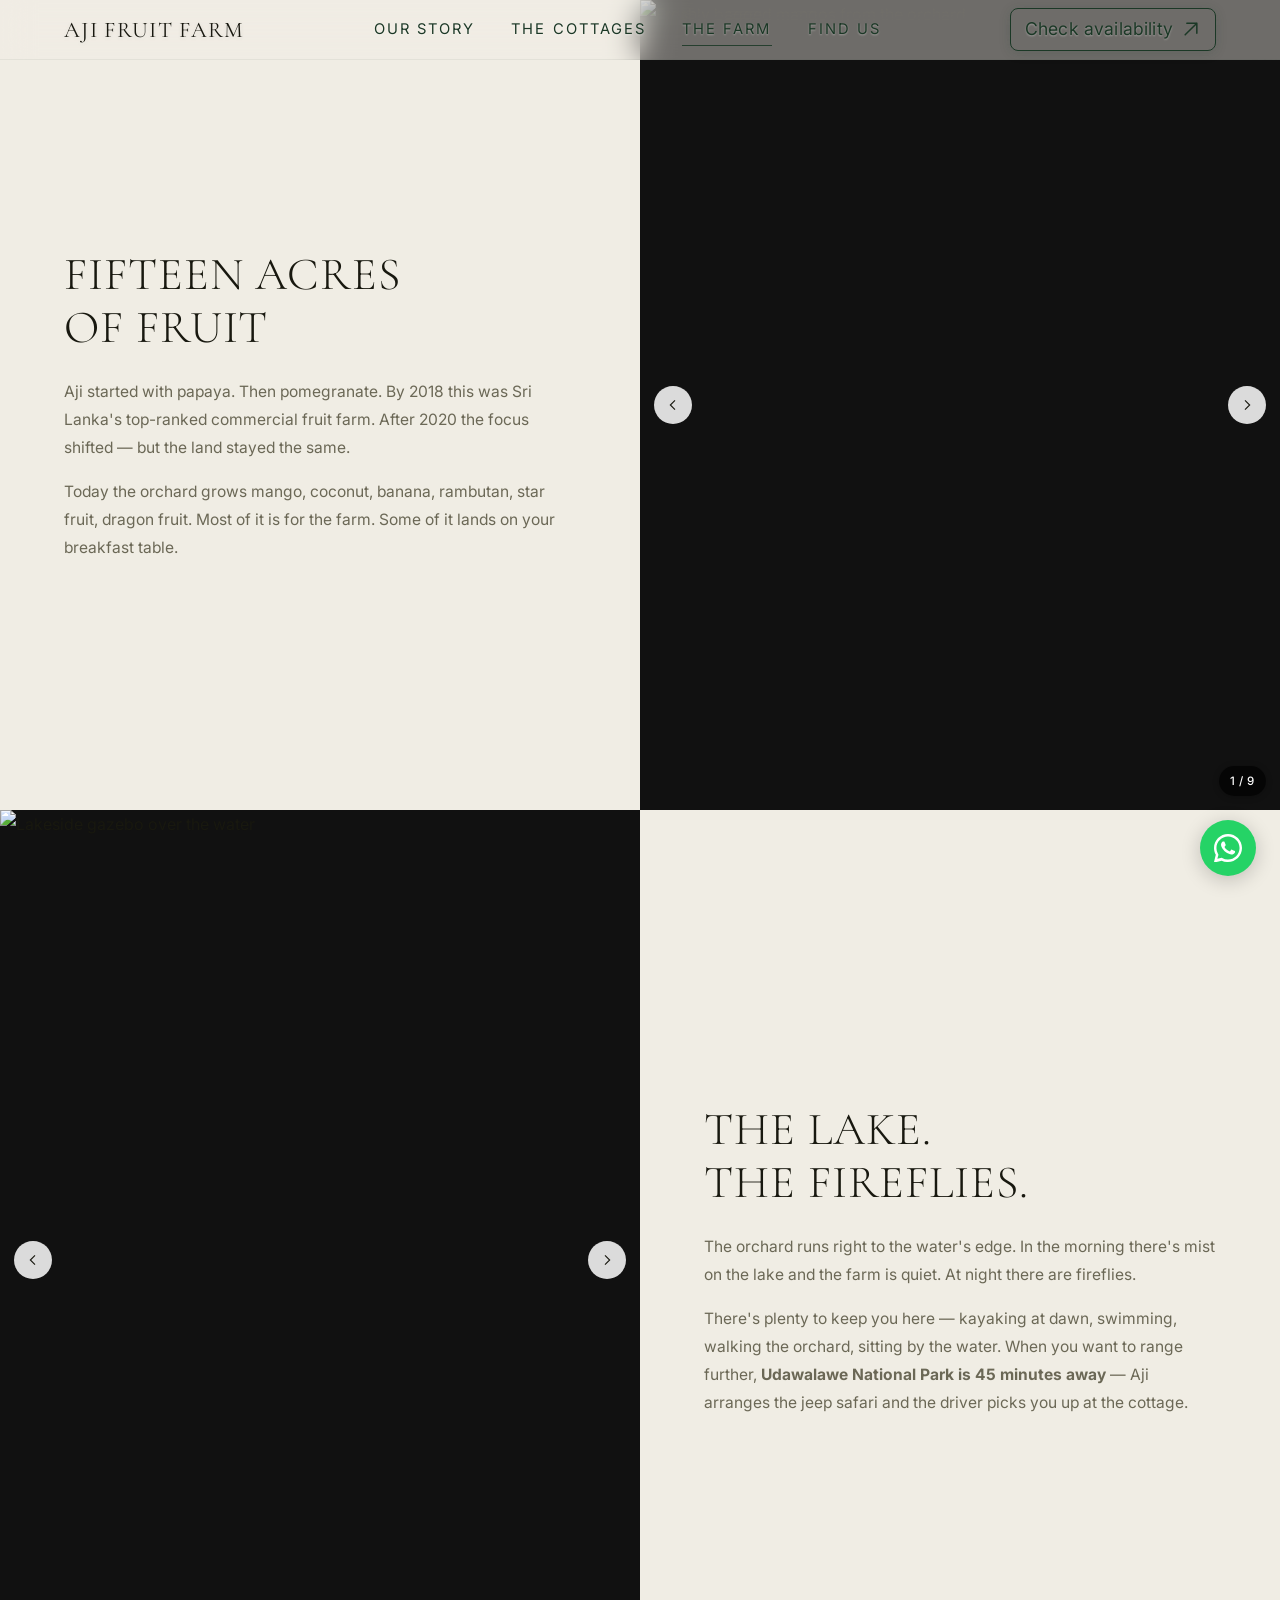
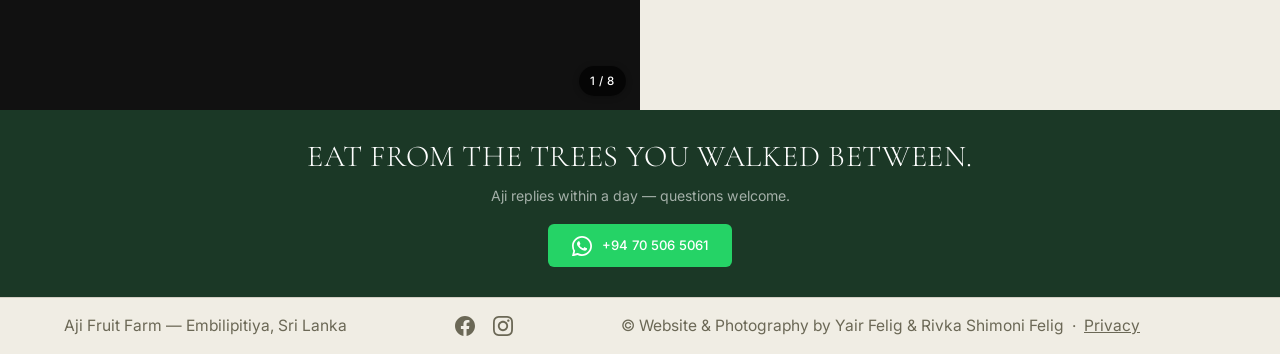
==== commit 413f7368: "subpages: hero split peeks the next section (fix false bottom) On rooms/farm/story the first .split " ====
--- a/farm.html
+++ b/farm.html
@@ -18,7 +18,7 @@
   <meta name="twitter:description" content="Fifteen acres of tropical fruit beside a lake — 45 min from Udawalawe, Sri Lanka. Mango, rambutan, dragon fruit. Kayaking, elephant safari, fireflies." />
   <meta name="twitter:image" content="https://aji-fruit-farm.lk/photos/farm-wide.jpg" />
   <link rel="icon" href="data:image/svg+xml,<svg xmlns=%22http://www.w3.org/2000/svg%22 viewBox=%220 0 100 100%22><text y=%22.9em%22 font-size=%2290%22>🥭</text></svg>" />
-  <link rel="stylesheet" href="style.css?v=103" />
+  <link rel="stylesheet" href="style.css?v=107" />
   <link rel="preload" as="image" href="photos/farm-mangos.webp" type="image/webp" fetchpriority="high" />
   <link rel="preconnect" href="https://fonts.googleapis.com" />
   <link rel="preconnect" href="https://fonts.gstatic.com" crossorigin />
@@ -103,7 +103,7 @@
   </div>
 
   <!-- 01 THE ORCHARD -->
-  <section class="split" id="orchard">
+  <section class="split split--hero" id="orchard">
     <div class="split-text">
       <h1>Fifteen Acres<br>of Fruit</h1>
       <p>Aji started with papaya. Then pomegranate. By 2018 this was Sri Lanka's top-ranked commercial fruit farm. After 2020 the focus shifted — but the land stayed the same.</p>
--- a/style.css
+++ b/style.css
@@ -799,6 +799,11 @@
   overflow: hidden;
 }
 
+/* Hero split on subpages: leave ~10vh so the next section peeks above the
+   fold — a passive "there's more below (and more photos)" cue, no extra
+   chrome. Desktop only; on mobile the splits stack and scroll is obvious. */
+.split--hero { height: 90svh; }
+
 .split--reverse .split-text { order: 2; }
 .split--reverse .split-image { order: 1; }
 
@@ -1137,6 +1142,14 @@
   margin-bottom: 20px;
   text-align: center;
 }
+.explore-sub {
+  max-width: 900px;
+  margin: 14px auto 0;
+  text-align: center;
+  color: var(--muted);
+  font-size: 1rem;
+  line-height: 1.6;
+}
 
 /* (.activities grid rules are merged with .itinerary-days above —
    this block intentionally left empty so future tweaks have a home.) */
@@ -1182,75 +1195,76 @@
   line-height: 1.5;
 }
 
-/* NEARBY PLACES */
-.nearby {
-  padding: 64px var(--side);
-  background: var(--bg-alt);
-}
-.nearby-header {
-  max-width: 680px;
-  margin: 0 auto 34px;
+/* EXPLORE — "more places nearby" disclosure + editorial list */
+.explore-more {
+  max-width: 980px;
+  margin: 6px auto 0;
+}
+.explore-more__summary {
+  list-style: none;
   text-align: center;
-}
-.nearby-header .label { margin-bottom: 12px; }
-.nearby-header h2 { margin-bottom: 12px; }
-.nearby-header p {
-  margin: 0 auto;
-  color: var(--muted);
-  line-height: 1.65;
-}
-.nearby-grid {
+  cursor: pointer;
+}
+.explore-more__summary::-webkit-details-marker { display: none; }
+.explore-more__summary .text-link { margin-top: 22px; }
+/* Arrow rotates to point down when the list is open — clear toggle feedback */
+.explore-more[open] .explore-more__summary .text-link svg {
+  transform: rotate(90deg);
+}
+@media (hover: hover) {
+  .explore-more[open] .explore-more__summary:hover .text-link svg {
+    transform: rotate(90deg) scale(1.08);
+  }
+}
+
+.nearby-list {
   display: grid;
-  grid-template-columns: repeat(3, 1fr);
-  gap: 1px;
-  max-width: 1100px;
-  margin: 0 auto;
-  background: rgba(26,23,20,0.12);
-}
-.nearby-place {
-  display: flex;
-  flex-direction: column;
-  min-height: 220px;
-  padding: 26px;
-  background: var(--bg-alt);
+  grid-template-columns: repeat(2, 1fr);
+  gap: 30px 56px;
+  max-width: 900px;
+  margin: 30px auto 0;
+  padding-top: 30px;
+  border-top: 1px solid rgba(26, 23, 20, 0.14);
+}
+.nearby-item {
+  display: block;
+  text-decoration: none;
   color: inherit;
-  text-decoration: none;
-  transition: background 0.25s ease, color 0.25s ease;
-}
-.nearby-place:hover {
-  background: var(--bg-dark);
-  color: #fff;
-}
-.nearby-time {
-  width: max-content;
-  margin-bottom: auto;
-  padding: 5px 9px;
-  border: 1px solid currentColor;
-  border-radius: 999px;
-  font-size: 0.66rem;
+}
+.nearby-item__time {
+  display: inline-block;
+  margin-bottom: 9px;
+  font-size: 0.64rem;
   font-weight: 500;
   letter-spacing: 0.14em;
   text-transform: uppercase;
-  opacity: 0.72;
-}
-.nearby-place h3 {
-  margin: 34px 0 8px;
-  font-size: clamp(1.25rem, 1.8vw, 1.55rem);
-}
-.nearby-place p {
+  color: var(--muted);
+  opacity: 0.85;
+}
+.nearby-item h4 {
+  margin: 0 0 6px;
+  font-family: 'Cormorant Garamond', Georgia, serif;
+  font-weight: 500;
+  font-size: 1.4rem;
+  line-height: 1.15;
+  color: var(--bg-dark);
+  transition: color 0.22s ease;
+}
+.nearby-item:hover h4 { color: #b8842a; }
+.nearby-item p {
   margin: 0;
   color: var(--muted);
-  font-size: 0.9rem;
-  line-height: 1.58;
-}
-.nearby-place:hover p { color: rgba(255,255,255,0.72); }
+  font-size: 0.88rem;
+  line-height: 1.55;
+}
 .nearby-note {
-  max-width: 1100px;
-  margin: 18px auto 0;
+  max-width: 900px;
+  margin: 26px auto 0;
   color: var(--muted);
-  font-size: 0.78rem;
+  font-size: 0.76rem;
   line-height: 1.5;
   text-align: center;
+  opacity: 0.85;
 }
 
 /* REVIEWS */
@@ -2340,23 +2354,13 @@
   .activities::-webkit-scrollbar { display: none; }
   /* .activity + .activity-img rules are unified with .day above. */
 
-  .nearby {
-    padding: 48px var(--side);
-  }
-  .nearby-header {
-    margin-bottom: 26px;
-    text-align: left;
-  }
-  .nearby-grid {
+  .nearby-list {
     grid-template-columns: 1fr;
-  }
-  .nearby-place {
-    min-height: auto;
-    padding: 22px 0;
-  }
-  .nearby-place h3 {
+    gap: 24px;
     margin-top: 24px;
-  }
+    padding-top: 24px;
+  }
+  .nearby-item h4 { font-size: 1.3rem; }
 
   /* Hide the WhatsApp tooltip on mobile — there's no real "hover"
      state on touch, so the tooltip would only flash on tap, which
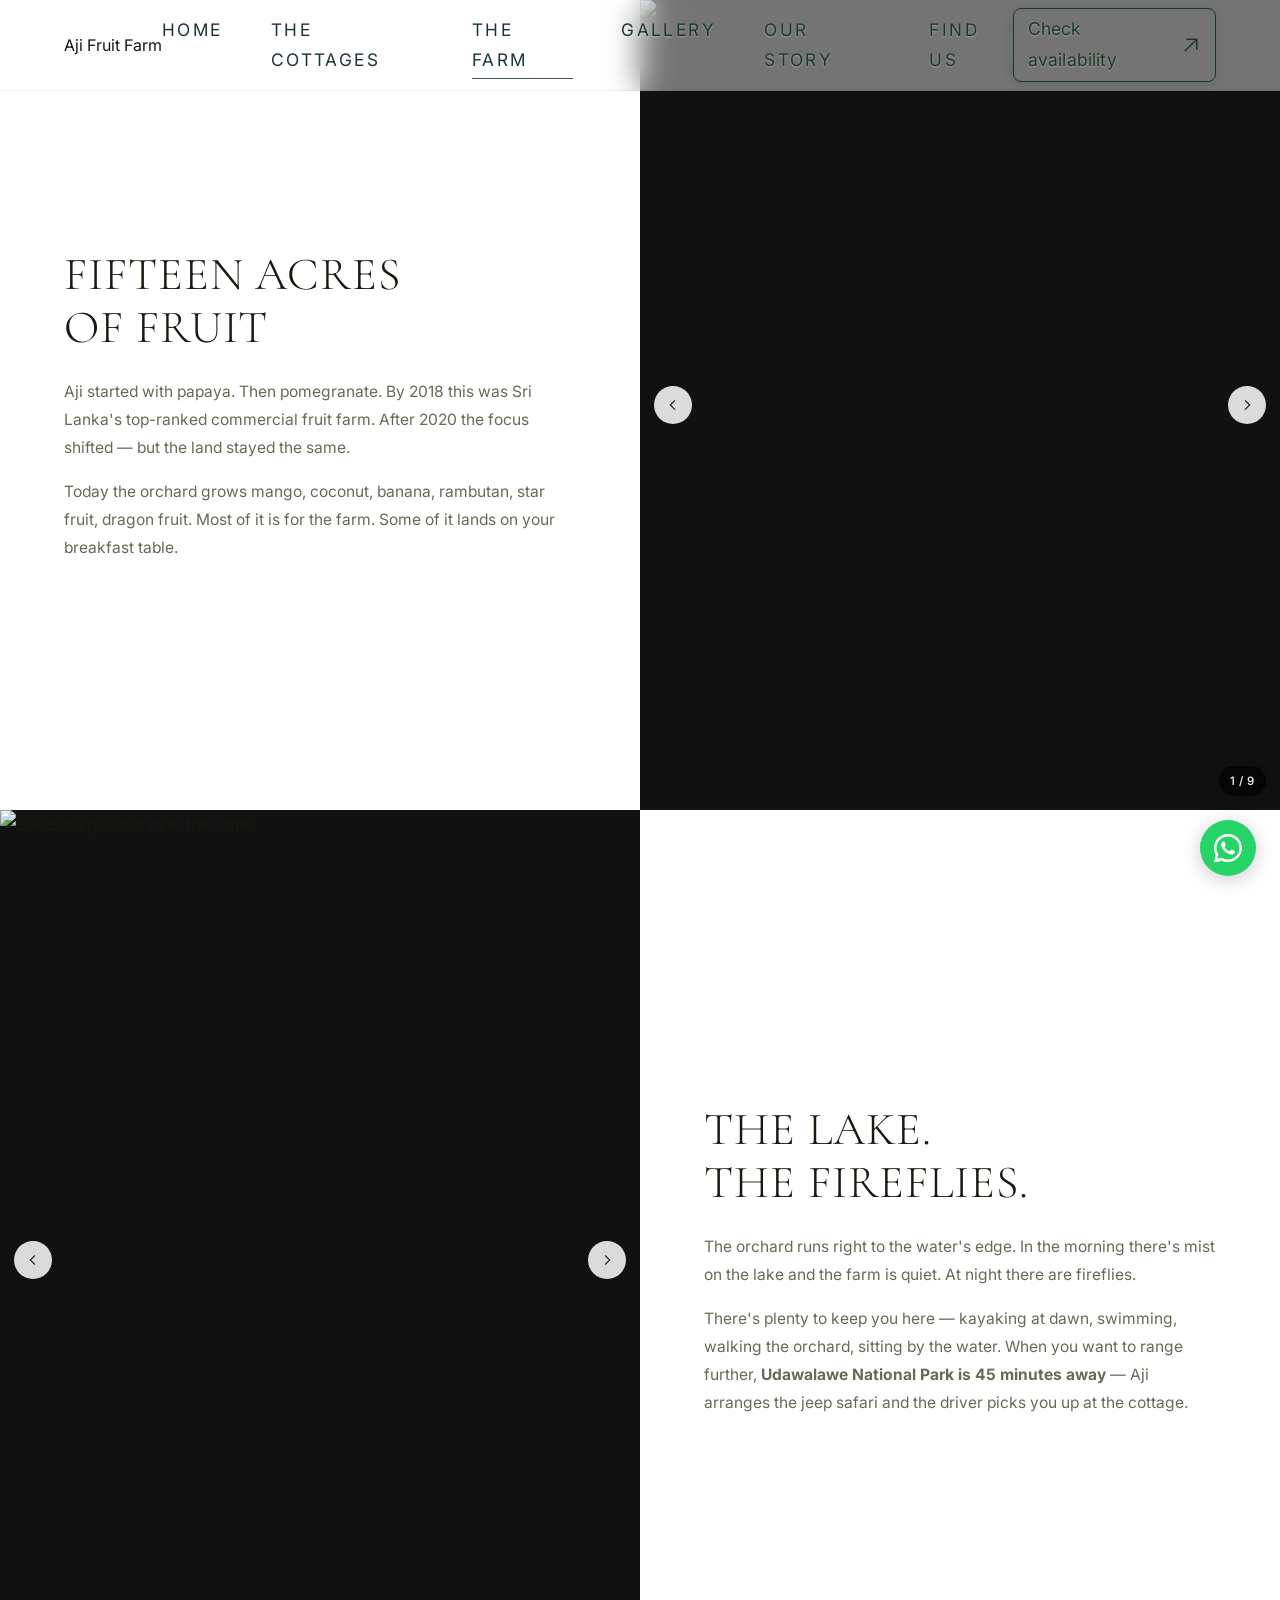
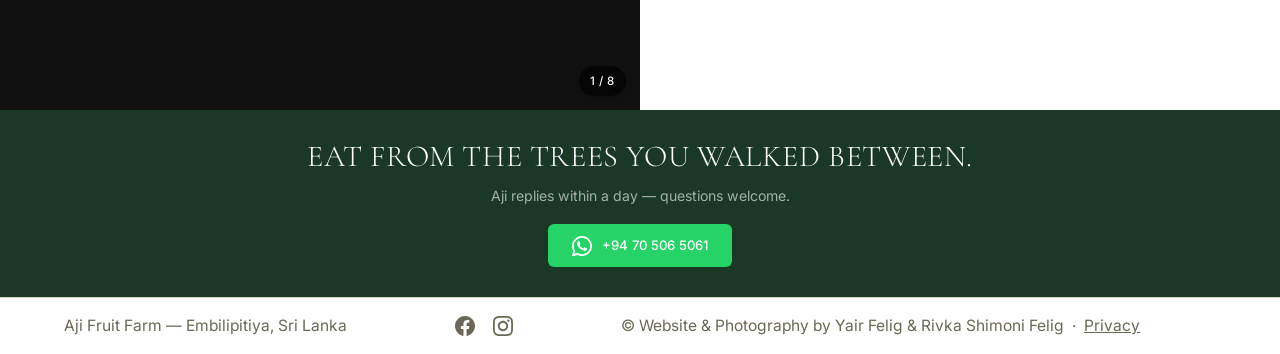
==== commit ba38175c: "Update farm page navigation menu" ====
--- a/farm.html
+++ b/farm.html
@@ -18,7 +18,7 @@
   <meta name="twitter:description" content="Fifteen acres of tropical fruit beside a lake — 45 min from Udawalawe, Sri Lanka. Mango, rambutan, dragon fruit. Kayaking, elephant safari, fireflies." />
   <meta name="twitter:image" content="https://aji-fruit-farm.lk/photos/farm-wide.jpg" />
   <link rel="icon" href="data:image/svg+xml,<svg xmlns=%22http://www.w3.org/2000/svg%22 viewBox=%220 0 100 100%22><text y=%22.9em%22 font-size=%2290%22>🥭</text></svg>" />
-  <link rel="stylesheet" href="style.css?v=107" />
+  <link rel="stylesheet" href="style.css?v=108" />
   <link rel="preload" as="image" href="photos/farm-mangos.webp" type="image/webp" fetchpriority="high" />
   <link rel="preconnect" href="https://fonts.googleapis.com" />
   <link rel="preconnect" href="https://fonts.gstatic.com" crossorigin />
@@ -61,12 +61,16 @@
   <!-- NAV -->
   <header class="nav scrolled at-top">
     <a href="index.html" class="nav-logo">Aji Fruit Farm</a>
-    <nav class="nav-links">
-      <a href="story.html">Our Story</a>
-      <a href="rooms.html">The Cottages</a>
-      <a href="farm.html" aria-current="page">The Farm</a>
-      <a href="index.html#contact">Find Us</a>
-    </nav>
+   
+<nav class="nav-links">
+  <a href="index.html">Home</a>
+  <a href="rooms.html">The Cottages</a>
+  <a href="farm.html" aria-current="page">The Farm</a>
+  <a href="gallery.html">Gallery</a>
+  <a href="story.html">Our Story</a>
+  <a href="index.html#contact">Find Us</a>
+</nav>
+
     <a class="nav-wa" href="index.html#contact">
       <span>Check availability</span>
       <span class="nav-wa-arrow">
--- a/style.css
+++ b/style.css
@@ -4,8 +4,8 @@
    ============================================ */
 
 :root {
-  --bg:        #f0ede4;
-  --bg-alt:    #e8e2d6;
+  --bg:        #ffffff;
+  --bg-alt:    #ffffff;
   --bg-dark:   #1b3826;
   --text:      #18180f;
   --muted:     #6b6856;
@@ -110,13 +110,13 @@
   align-items: center;
   justify-content: space-between;
   padding: 8px var(--side);
-  /* Default (over content): compact cream-glass strip — kept thin so
+  /* Default (over content): compact white-glass strip — kept thin so
      it doesn't dominate the section it floats over. The taller, more
      editorial padding lives only in the .over-hero override below.
      Pure transparency too only when `.over-hero` is set (added by
      script.js while scrollY < hero).
      Hidden on scroll-down, revealed on scroll-up. */
-  background: rgba(240, 237, 228, 0.42);
+  background: rgba(255, 255, 255, 0.42);
   backdrop-filter: blur(16px);
   -webkit-backdrop-filter: blur(16px);
   border-bottom: 1px solid rgba(27, 56, 38, 0.06);
@@ -135,7 +135,7 @@
   -webkit-backdrop-filter: none;
   border-bottom-color: transparent;
 }
-/* Compact text in the cream-glass state so the thinner strip stays
+/* Compact text in the white-glass state so the thinner strip stays
    balanced. The .over-hero state keeps the larger sizes set on the
    base classes for the "main display" look. */
 /* "At-top" = user is glued to the very top of the page (any page).
@@ -144,9 +144,9 @@
    Once the user scrolls (.at-top drops off), the bar tightens to the
    compact-strip sizes. Decoupled from .over-hero (which controls
    transparency/color), so subpage desktops can have big-size-at-top
-   WITHOUT going transparent on the cream text column. */
+   WITHOUT going transparent on the white text column. */
 .nav:not(.at-top) .nav-logo { font-size: 1.15rem; }
-.nav:not(.at-top) .nav-links a { font-size: 0.78rem; }
+.nav:not(.at-top) .nav-links a { font-size: 0.92rem; }
 .nav:not(.at-top) .nav-wa { font-size: 0.92rem; padding: 4px 11px; }
 .nav:not(.at-top) .nav-wa-arrow { width: 16px; height: 16px; }
 .nav.hidden {
@@ -156,21 +156,25 @@
 }
 
 .nav-logo {
-  font-family: var(--font-display);
-  font-size: 1.4rem;
-  font-weight: 400;
-  letter-spacing: 0.06em;
-  text-transform: uppercase;
-  /* Logo stays pure ink — anchors the bar; nav links sit in forest. */
-  color: var(--text);
-  /* Two-layer shadow: white lift gives the lettering body on light
-     glass backgrounds (cream desktop, sage mobile); a soft dark
-     halo carries legibility when the nav rides over a varying photo
-     during scroll (especially mobile mid-section transitions). */
-  text-shadow:
-    0 1px 2px rgba(255, 255, 255, 0.4),
-    0 1px 4px rgba(0, 0, 0, 0.12);
-  transition: color 1.0s ease, text-shadow 1.0s ease, font-size 1.4s ease;
+  display: flex;
+  align-items: center;
+  flex: 0 0 auto;
+  line-height: 0;
+  text-decoration: none;
+}
+
+.nav-logo img {
+    display: block;
+    width: clamp(44px, 5vw, 64px);
+    height: clamp(44px, 5vw, 64px);
+    object-fit: contain;
+    border-radius: 50%;
+    flex-shrink: 0;
+    transition: filter 0.4s ease;
+}
+
+.nav-logo:active img {
+  filter: drop-shadow(0 0 8px rgba(255, 215, 145, 0.7));
 }
 /* Soft warm halo when the logo is pressed — fades in/out smoothly with
    the text-shadow transition so the click feels acknowledged without
@@ -185,34 +189,57 @@
 
 .nav-links {
   display: flex;
-  gap: 36px;
-}
+  gap: 48px;
+}
+
 .nav-links a {
-  position: relative;
-  font-size: 0.92rem;
-  font-weight: 400;
-  letter-spacing: 0.14em;
-  text-transform: uppercase;
-  color: var(--bg-dark);
-  text-shadow: 0 1px 2px rgba(255, 255, 255, 0.35);
-  transition: color 1.4s ease, text-shadow 1.4s ease, font-size 1.4s ease;
-}
-/* Hover affordance: hairline slides in from the left under the link
-   on hover, retracts back left on mouse-out. currentColor so it
-   adapts to over-hero (white) vs default (dark green) automatically. */
+    position: relative;
+    font-size: 1.08rem;
+    font-weight: 400;
+    letter-spacing: 0.14em;
+    text-transform: uppercase;
+    color: var(--bg-dark);
+    text-shadow: 0 1px 2px rgba(255, 255, 255, 0.35);
+}
+
+/* Hover affordance: gold underline slides in from the left */
+.nav-links a:hover,
+.nav-links a:focus-visible {
+   color: #A8792A !important;
+    text-shadow: 0 0 8px rgba(217, 183, 110, 0.45);
+}
+
 .nav-links a::after {
-  content: '';
-  position: absolute;
-  left: 0;
-  bottom: -4px;
-  width: 100%;
-  height: 1px;
-  background: currentColor;
-  transform: scaleX(0);
-  transform-origin: left;
-  transition: transform 0.4s cubic-bezier(0.22, 0.61, 0.36, 1);
-  opacity: 0.85;
-}
+    content: '';
+    position: absolute;
+    left: 0;
+    bottom: -4px;
+    width: 100%;
+    height: 1px;
+    background: currentColor;
+    transform: scaleX(0);
+    transform-origin: left;
+    transition: transform 0.4s cubic-bezier(0.22, 0.61, 0.36, 1);
+    opacity: 0.85;
+}
+
+.nav-links a:hover::after {
+    transform: scaleX(1);
+}
+
+.nav-links a:active {
+    opacity: 0.7;
+}
+
+.nav-links a[aria-current="page"]::after {
+    transform: scaleX(1);
+}
+
+/* Show only the hovered link underline while hovering the nav group */
+.nav-links:hover a[aria-current="page"]:not(:hover)::after {
+    transform: scaleX(0);
+}
+
 .nav-links a:hover::after { transform: scaleX(1); }
 .nav-links a:active { opacity: 0.7; }
 .nav-links a[aria-current="page"]::after {
@@ -287,7 +314,7 @@
 .nav-wa:hover .nav-wa-arrow .arrow-hover { opacity: 1; transform: translateX(0); }
 /* Hover: white fill with forest-dark text. The pill flips to a
    clean filled state — strong invitation to click without breaking
-   palette (forest ink on cream is the page's own type pairing). */
+   palette (forest ink on white is the page's own type pairing). */
 .nav-wa:hover {
   background: #fff;
   color: var(--bg-dark);
@@ -383,18 +410,16 @@
 }
 
 /* Brand wordmark — top left */
+/* Brand logo — mobile menu */
 .nav-overlay-brand {
-  position: absolute;
-  top: 22px;
-  left: var(--side);
-  z-index: 2;
-  font-family: var(--font-body);
-  font-size: 0.78rem;
-  font-weight: 500;
-  letter-spacing: 0.2em;
-  text-transform: uppercase;
-  color: rgba(255,255,255,0.92);
-  text-shadow: 0 1px 8px rgba(0,0,0,0.4);
+    position: absolute;
+    top: 22px;
+    left: var(--side);
+    z-index: 2;
+    width: 125px;
+    height: auto;
+    object-fit: contain;
+  display: none;
 }
 
 /* Close X */
@@ -472,7 +497,11 @@
 .nav-overlay.open .nav-overlay-links a:nth-child(2) { opacity: 1; transform: none; transition-delay: 0.18s; }
 .nav-overlay.open .nav-overlay-links a:nth-child(3) { opacity: 1; transform: none; transition-delay: 0.26s; }
 .nav-overlay.open .nav-overlay-links a:nth-child(4) { opacity: 1; transform: none; transition-delay: 0.34s; }
-
+.nav-overlay.open .nav-overlay-links a:nth-child(5) {
+  opacity: 1;
+  transform: none;
+  transition-delay: 0.42s;
+}
 /* CTA — text style with gold hairline above */
 .nav-overlay-cta {
   position: absolute;
@@ -541,7 +570,7 @@
 
 /* OVER-HERO VARIANT — when the nav sits above the hero photo (toggled
    by script.js based on scrollY < hero height), switch every link,
-   logo, and the CTA to a light cream so the text reads against the
+   logo, and the CTA to a light color so the text reads against the
    foliage. Strong dark text-shadow gives a subtle halo that works on
    bright AND dark patches of the photo. */
 /* Over-hero: logo + nav links + CTA outline stay light (white text +
@@ -719,7 +748,7 @@
 .hero-ctas .hero-cta { margin-top: 0; }
 /* Solid pill — must come after the base .hero-cta in source order so
    its color wins. Uses the forest-green ink for readable contrast on
-   the cream pill (instead of inheriting white-on-white). */
+   the white pill (instead of inheriting white-on-white). */
 a.hero-cta.hero-cta--solid {
   background: rgba(255, 255, 255, 0.95);
   border-color: rgba(255, 255, 255, 0.95);
@@ -891,8 +920,174 @@
 }
 .split-image:hover img { transform: scale(1.03); }
 
+.split-image--host-collage {
+  display: flex;
+  align-items: center;
+  justify-content: center;
+  background: #fff;
+}
+.split-image--host-collage img {
+  object-fit: contain;
+  padding: clamp(14px, 2.5vw, 40px);
+}
+.split-image--host-collage:hover img {
+  transform: none;
+}
+
+.cottage-gallery-wrap {
+  background: var(--bg);
+  padding: clamp(18px, 2.6vw, 38px);
+}
+.cottage-gallery {
+  width: 100%;
+  height: 100%;
+  display: grid;
+  grid-template-columns: repeat(12, 1fr);
+  grid-template-rows: repeat(8, 1fr);
+  gap: clamp(10px, 1vw, 16px);
+}
+.cottage-shot {
+  position: relative;
+  display: block;
+  overflow: hidden;
+  min-width: 0;
+  min-height: 0;
+  border: 0;
+  padding: 0;
+  border-radius: 20px;
+  background: #f7f7f4;
+  cursor: pointer;
+  animation: gallery-rise 0.7s ease both;
+  transition: transform 0.34s ease, box-shadow 0.34s ease;
+}
+.cottage-shot:nth-child(1) { grid-column: 1 / 7; grid-row: 1 / 5; animation-delay: 0.04s; }
+.cottage-shot:nth-child(2) { grid-column: 7 / 13; grid-row: 1 / 3; animation-delay: 0.1s; }
+.cottage-shot:nth-child(3) { grid-column: 1 / 4; grid-row: 5 / 9; animation-delay: 0.16s; }
+.cottage-shot:nth-child(4) { grid-column: 7 / 10; grid-row: 3 / 6; animation-delay: 0.22s; }
+.cottage-shot:nth-child(5) { grid-column: 10 / 13; grid-row: 3 / 6; animation-delay: 0.28s; }
+.cottage-shot:nth-child(6) { grid-column: 4 / 7; grid-row: 5 / 9; animation-delay: 0.34s; }
+.cottage-shot:nth-child(7) { grid-column: 7 / 10; grid-row: 6 / 9; animation-delay: 0.4s; }
+.cottage-shot img {
+  width: 100%;
+  height: 100%;
+  object-fit: cover;
+  transition: transform 0.55s ease;
+}
+.split-image:hover .cottage-shot img,
+.cottage-gallery-wrap:hover img {
+  transform: none;
+}
+.cottage-shot:hover {
+  transform: translateY(-6px);
+  box-shadow: 0 22px 44px rgba(27, 56, 38, 0.18);
+}
+.cottage-shot:hover img {
+  transform: scale(1.045);
+}
+
+@keyframes gallery-rise {
+  from { opacity: 0; transform: translateY(18px); }
+  to { opacity: 1; transform: translateY(0); }
+}
+
+.gallery-lightbox[hidden] { display: none; }
+.gallery-lightbox {
+  position: fixed;
+  inset: 0;
+  z-index: 220;
+  display: grid;
+  place-items: center;
+  padding: clamp(18px, 4vw, 56px);
+  opacity: 0;
+  transition: opacity 0.4s ease-in-out;
+}
+.gallery-lightbox.is-open { opacity: 1; }
+.gallery-lightbox__backdrop {
+  position: absolute;
+  inset: 0;
+  background: rgba(8, 12, 10, 0.78);
+  backdrop-filter: blur(18px);
+  -webkit-backdrop-filter: blur(18px);
+}
+.gallery-lightbox__stage {
+  position: relative;
+  z-index: 1;
+  display: grid;
+  place-items: center;
+  width: min(88vw, 1180px);
+  height: min(82vh, 760px);
+}
+.gallery-lightbox__image {
+  max-width: 100%;
+  max-height: 100%;
+  width: auto;
+  height: auto;
+  object-fit: contain;
+  border-radius: 20px;
+  box-shadow: 0 32px 90px rgba(0, 0, 0, 0.42);
+  opacity: 0;
+  transition: opacity 0.22s ease, transform 0.32s ease;
+}
+.gallery-lightbox__image.is-visible { opacity: 1; }
+.gallery-lightbox__button {
+  position: absolute;
+  z-index: 2;
+  display: inline-flex;
+  align-items: center;
+  justify-content: center;
+  width: 46px;
+  height: 46px;
+  border: 0;
+  border-radius: 50%;
+  background: rgba(255, 255, 255, 0.92);
+  color: var(--bg-dark);
+  cursor: pointer;
+  box-shadow: 0 14px 34px rgba(0, 0, 0, 0.24);
+  transition: transform 0.2s ease, background 0.2s ease;
+}
+.gallery-lightbox__button:hover {
+  transform: translateY(-2px);
+  background: #fff;
+}
+.gallery-lightbox__close { top: clamp(18px, 4vw, 38px); right: clamp(18px, 4vw, 38px); }
+.gallery-lightbox__prev { left: clamp(14px, 3vw, 34px); top: 50%; transform: translateY(-50%); }
+.gallery-lightbox__next { right: clamp(14px, 3vw, 34px); top: 50%; transform: translateY(-50%); }
+.gallery-lightbox__prev:hover,
+.gallery-lightbox__next:hover { transform: translateY(calc(-50% - 2px)); }
+.gallery-lightbox__counter {
+  position: absolute;
+  left: 50%;
+  bottom: clamp(16px, 3vw, 34px);
+  z-index: 2;
+  transform: translateX(-50%);
+  color: rgba(255, 255, 255, 0.82);
+  font-size: 0.78rem;
+  letter-spacing: 0.16em;
+  text-transform: uppercase;
+}
+.gallery-flight {
+  position: fixed;
+  z-index: 230;
+  object-fit: cover;
+  border-radius: 20px;
+  pointer-events: none;
+  box-shadow: 0 26px 70px rgba(0, 0, 0, 0.36);
+  transition: top 0.4s ease-in-out, left 0.4s ease-in-out,
+              width 0.4s ease-in-out, height 0.4s ease-in-out,
+              border-radius 0.4s ease-in-out;
+}
+body.gallery-open { overflow: hidden; }
+
+#welcome .split-image {
+  align-self: center;
+  justify-self: center;
+  width: min(88%, 620px);
+  height: min(78svh, 620px);
+  border-radius: 18px;
+}
+
 /* Single soft transition — only between the hero and the first split
-   image. All other photos meet cream with a clean photographic edge. */
+   image. All other photos meet white with a clean photographic edge. */
 #welcome .split-image::before {
   content: '';
   position: absolute;
@@ -1134,8 +1329,51 @@
 /* EXPLORE — paired template with .itinerary. Same padding, same card
    grid, content-driven height (no more 100svh lock — the section is
    as tall as it needs to be, not forced to a full screen). */
+.next-destination {
+  padding: 72px var(--side);
+  text-align: center;
+  background: var(--bg);
+  border-top: 1px solid rgba(27, 56, 38, 0.08);
+  border-bottom: 1px solid rgba(27, 56, 38, 0.08);
+}
+.next-destination .label {
+    margin-top: 30px;
+    margin-bottom: 0px;
+}
+.next-destination h2 {
+  margin: 0 auto;
+  max-width: 900px;
+}
+
+.next-destination p {
+    max-width: 1000px;
+    margin: 18px auto 0;
+    text-align: center;
+}
+
+ 
+.next-destination__divider {
+  display: block;
+  width: min(220px, 42vw);
+  height: 1px;
+  margin: 10px auto 0;
+  background: rgba(27, 56, 38, 0.16);
+}
+.next-destination__cards {
+  max-width: 520px;
+  margin: 32px auto 0;
+  text-align: left;
+}
+.next-destination__card {
+  padding-bottom: 0;
+}
+
 .explore {
   padding: 56px var(--side);
+}
+.explore .activities {
+  grid-template-columns: repeat(2, minmax(0, 1fr));
+  max-width: 760px;
 }
 
 .explore-header {
@@ -2206,10 +2444,10 @@
      viewport, it takes ~75% so the start of the body section peeks in
      beneath, signaling "there's more here, scroll." dvh keeps the
      image anchored to the visible viewport as the address bar moves. */
-  .hero { height: 75dvh; }
-
-  /* Soft fade from hero photo to the cream of the next section.
-     A hard cut between forest photo and cream banner reads as
+  .hero { height: 85dvh; }
+
+  /* Soft fade from hero photo to the white of the next section.
+     A hard cut between forest photo and white banner reads as
      visually broken on mobile; this 28px gradient lets the eye
      breathe across the boundary. z-index: 0 keeps it ABOVE the
      hero image but BELOW .hero-content (z-index: 1) — the title
@@ -2221,7 +2459,7 @@
     left: 0;
     right: 0;
     height: 28px;
-    background: linear-gradient(180deg, rgba(240, 237, 228, 0) 0%, var(--bg) 100%);
+    background: linear-gradient(180deg, rgba(255, 255, 255, 0) 0%, var(--bg) 100%);
     pointer-events: none;
     z-index: 0;
   }
@@ -2229,7 +2467,7 @@
   /* Subpages start with a .split — image-first on mobile (via the
      body.subpage order override below). The photo sits behind the
      transparent nav like a hero, so NO padding-top here — that
-     would leave a cream gap between the nav and the photo. */
+     would leave a white gap between the nav and the photo. */
 
   /* Mobile hero copy: drop the kicker and the H1's second line, light
      up the italic tagline. Result: "AJI FRUIT FARM" alone on top,
@@ -2272,7 +2510,7 @@
   .nav-burger { display: inline-flex; }
 
   /* Mobile-only: sage-tinted glass so the bar reads clearly over
-     photos on a phone. Desktop keeps the cream-glass default. */
+     photos on a phone. Desktop keeps the white-glass default. */
   .nav:not(.over-hero) {
     background: rgba(168, 188, 162, 0.55);
     border-bottom-color: rgba(27, 56, 38, 0.14);
@@ -2292,6 +2530,44 @@
   }
   .split-image { aspect-ratio: 16/11; min-height: unset; }
   .split-image img { height: 100%; }
+  .cottage-gallery-wrap {
+    aspect-ratio: auto;
+    padding: 28px var(--side) 34px;
+  }
+  .cottage-gallery {
+    grid-template-columns: repeat(2, 1fr);
+    grid-auto-rows: auto;
+    grid-template-rows: none;
+    gap: 14px;
+  }
+  .cottage-shot,
+  .cottage-shot:nth-child(n) {
+    grid-column: auto;
+    grid-row: auto;
+    aspect-ratio: 1 / 1;
+  }
+  .cottage-shot:nth-child(1),
+  .cottage-shot:nth-child(2),
+  .cottage-shot:nth-child(5) {
+    grid-column: span 2;
+    aspect-ratio: 16 / 10;
+  }
+  .gallery-lightbox {
+    padding: 18px;
+  }
+  .gallery-lightbox__stage {
+    width: 100%;
+    height: 76vh;
+  }
+  .gallery-lightbox__button {
+    width: 42px;
+    height: 42px;
+  }
+  #welcome .split-image {
+    width: calc(100% - (2 * var(--side)));
+    height: auto;
+    border-radius: 14px;
+  }
   .split--reverse .split-text { order: 1; }
   .split--reverse .split-image { order: 2; }
 
@@ -2305,7 +2581,7 @@
   body.subpage .split--reverse .split-text { order: 2; }
 
   /* On mobile the welcome image follows the welcome H2 + copy (text
-     comes first, then photo). The cream-to-transparent mist on top of
+     comes first, then photo). The white-to-transparent mist on top of
      the photo only made sense when the hero flowed directly into the
      image — here it just looks like fog over the foliage, so kill it. */
   #welcome .split-image::before { display: none; }
@@ -2320,11 +2596,16 @@
   .cards { grid-template-columns: 1fr 1fr; }
 
   /* Explore: same swipeable strip pattern as the itinerary so the
-     three activity cards fit in one screen on mobile instead of
-     stacking. */
+     activity cards fit in one screen on mobile instead of stacking. */
   .explore {
     padding: 48px 0;
     min-height: auto;
+  }
+  .next-destination {
+    padding: 52px var(--side);
+  }
+  .next-destination__cards {
+    max-width: none;
   }
   .explore-header { padding: 0 var(--side); margin-bottom: 24px; }
   .explore-hint {
@@ -2354,6 +2635,14 @@
   .activities::-webkit-scrollbar { display: none; }
   /* .activity + .activity-img rules are unified with .day above. */
 
+  /* Mobile: .explore is full-bleed (padding 0 sides) so the card carousel
+     can run edge-to-edge — but the text list needs the gutter back, or it
+     jams against both screen edges. Pad the disclosure wrapper so summary,
+     divider, list and note all share the side gutter. */
+  .explore-more {
+    padding-left: var(--side);
+    padding-right: var(--side);
+  }
   .nearby-list {
     grid-template-columns: 1fr;
     gap: 24px;
@@ -2461,7 +2750,17 @@
   .book-cta { padding: 20px var(--side); }
   .contact-info { padding: 24px var(--side); }
   .itinerary { padding: 36px 0; }
+  .next-destination { padding: 42px var(--side); }
   .explore { padding: 36px 0; }
+  .cottage-gallery-wrap { padding: 22px var(--side) 28px; }
+  .cottage-gallery { gap: 10px; }
+  .cottage-shot,
+  .gallery-lightbox__image { border-radius: 16px; }
+  .gallery-lightbox__prev,
+  .gallery-lightbox__next { top: auto; bottom: 22px; transform: none; }
+  .gallery-lightbox__prev:hover,
+  .gallery-lightbox__next:hover { transform: translateY(-2px); }
+  .gallery-lightbox__counter { bottom: 34px; }
 
   /* Reviews internals — smaller stars + denser rating line. */
   .rating-stars { font-size: 1.05rem; }
@@ -2517,3 +2816,101 @@
   .nav-overlay-cta { bottom: 110px; }
   .nav-overlay-cta .nv-cta-text { font-size: 1.45rem; }
 }
+   /* HERO IMAGE SLIDER */
+.hero-slides {
+  position: absolute;
+  inset: 0;
+  width: 100%;
+  height: 100%;
+  overflow: hidden;
+}
+
+.hero-slides img {
+  position: absolute;
+  inset: 0;
+  width: 100%;
+  height: 100%;
+  object-fit: cover;
+  object-position: 60% bottom;
+  filter: brightness(1.22);
+  opacity: 0;
+  transition: opacity 1s ease-in-out;
+}
+/* Remove white fade on mobile */
+@media (max-width: 560px) {
+    .hero::after {
+        display: none;
+    }
+}
+/* MOZO FARM IMAGE SIZE */
+.mozo-card .activity-img {
+  width: 75%;
+  margin: 0 auto;
+}
+/* Center Mozo Farm title and activity text */
+.mozo-card h3,
+.mozo-card h4,
+.mozo-card p {
+    text-align: center;
+}
+/* Match MOMO ELLA heading size to MOZO FARM */
+.next-destination h2 {
+    font-size: 1.15rem;
+}
+/* Center MOMO ELLA heading and description */
+.next-destination h2,
+.next-destination h2 + p {
+    text-align: center;
+}
+.next-destination > .label {
+    margin-top: 30px;
+}
+/* MOMO ELLA PHOTO GALLERY */
+.momo-ella-gallery {
+  display: grid;
+  grid-template-columns: repeat(7, minmax(0, 1fr));
+  gap: 10px;
+  width: 100%;
+  margin: 24px auto;
+}
+
+.momo-ella-gallery img {
+  width: 100%;
+  aspect-ratio: 3 / 2;
+  object-fit: cover;
+  border-radius: 10px;
+  transition: transform 0.3s ease;
+  cursor: pointer;
+}
+
+/* Desktop hover zoom */
+@media (hover: hover) and (min-width: 601px) {
+  .momo-ella-gallery img:hover {
+    transform: scale(1.12);
+    position: relative;
+    z-index: 2;
+  }
+}
+
+/* Mobile horizontal swipe gallery */
+@media (max-width: 600px) {
+  .momo-ella-gallery {
+    display: flex;
+    gap: 10px;
+    overflow-x: auto;
+    overflow-y: hidden;
+    scroll-snap-type: x mandatory;
+    -webkit-overflow-scrolling: touch;
+    padding: 8px 4px 14px;
+  }
+
+  .momo-ella-gallery img {
+    flex: 0 0 calc(33.333% - 5px);
+    width: calc(33.333% - 5px);
+    scroll-snap-align: start;
+  }
+
+  .momo-ella-gallery img:active {
+    transform: scale(1.05);
+  }
+}
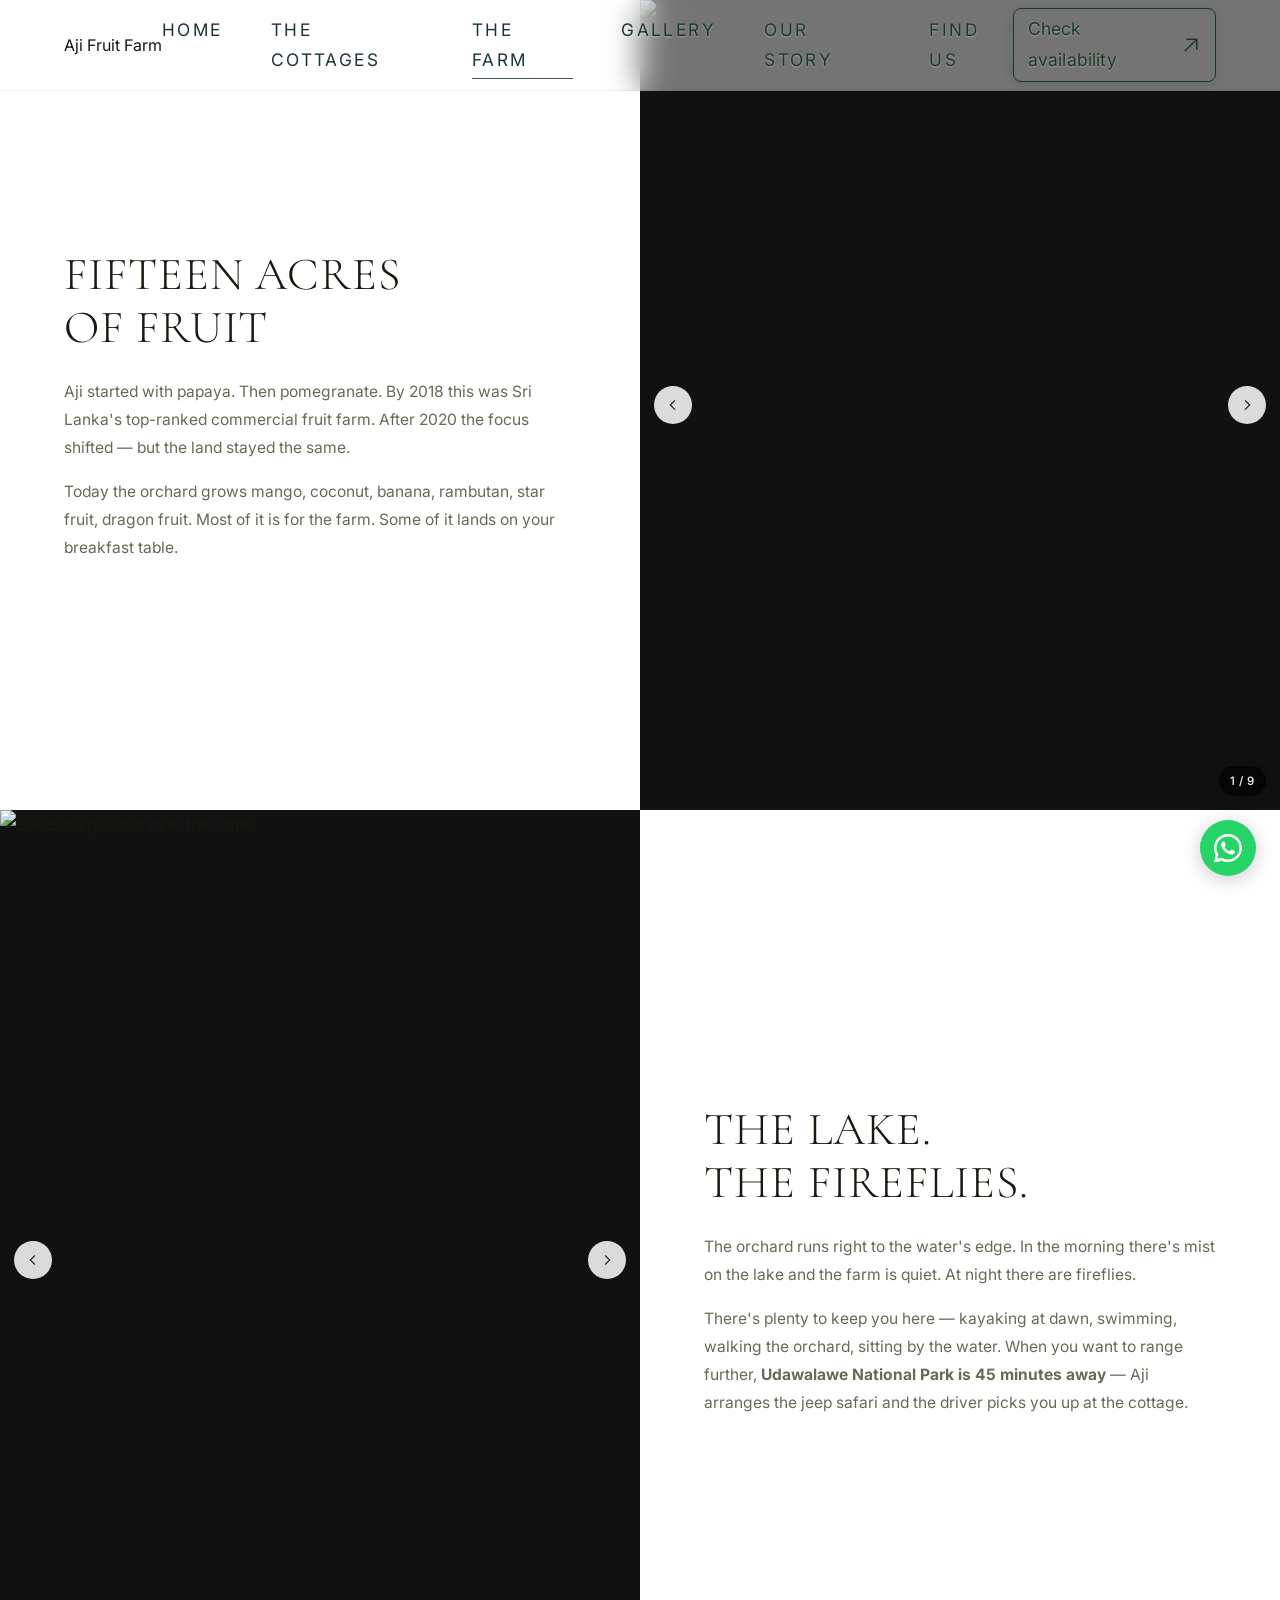
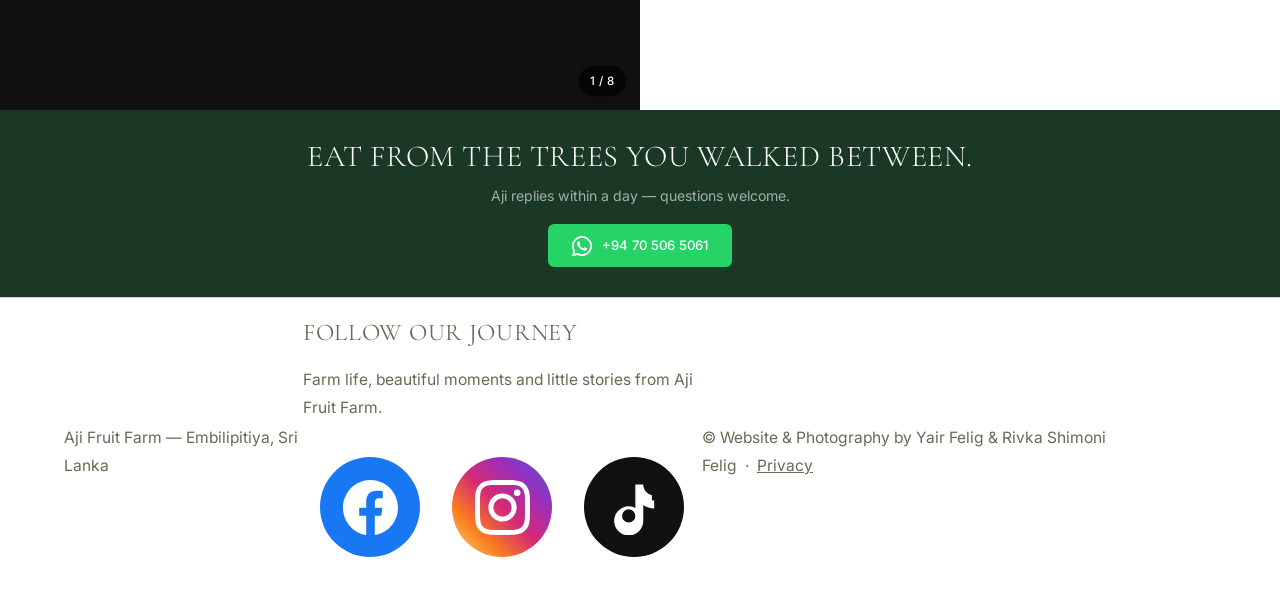
==== commit bcd75e56: "Add social media heading and TikTok link to farm footer" ====
--- a/farm.html
+++ b/farm.html
@@ -94,11 +94,14 @@
       <svg viewBox="0 0 24 24" fill="none" stroke="currentColor" stroke-width="1.5" stroke-linecap="round" aria-hidden="true"><path d="M6 6l12 12M18 6L6 18"/></svg>
     </button>
     <nav class="nav-overlay-links">
-      <a href="story.html"><span class="nv-num">01</span><span class="nv-rule"></span><span class="nv-label">Our Story</span></a>
-      <a href="rooms.html"><span class="nv-num">02</span><span class="nv-rule"></span><span class="nv-label">The Cottages</span></a>
-      <a href="farm.html" aria-current="page"><span class="nv-num">03</span><span class="nv-rule"></span><span class="nv-label">The Farm</span></a>
-      <a href="index.html#contact"><span class="nv-num">04</span><span class="nv-rule"></span><span class="nv-label">Find Us</span></a>
-    </nav>
+     
+  <a href="index.html"><span class="nv-num">01</span><span class="nv-rule"></span><span class="nv-label">Home</span></a>
+  <a href="rooms.html"><span class="nv-num">02</span><span class="nv-rule"></span><span class="nv-label">The Cottages</span></a>
+  <a href="farm.html" aria-current="page"><span class="nv-num">03</span><span class="nv-rule"></span><span class="nv-label">The Farm</span></a>
+  <a href="gallery.html"><span class="nv-num">04</span><span class="nv-rule"></span><span class="nv-label">Gallery</span></a>
+  <a href="story.html"><span class="nv-num">05</span><span class="nv-rule"></span><span class="nv-label">Our Story</span></a>
+  <a href="index.html#contact"><span class="nv-num">06</span><span class="nv-rule"></span><span class="nv-label">Find Us</span></a>
+</nav>
     <a class="nav-overlay-cta" href="index.html#contact">
       <span class="nv-cta-rule"></span>
       <span class="nv-cta-text">Reserve your stay <span class="nv-arrow">&rarr;</span></span>
@@ -180,14 +183,24 @@
   <!-- FOOTER -->
   <footer>
     <p>Aji Fruit Farm &mdash; Embilipitiya, Sri Lanka</p>
-    <div class="footer-social">
-      <a href="https://www.facebook.com/ajifruitfarm/" target="_blank" rel="noopener" aria-label="Facebook">
-        <svg viewBox="0 0 24 24" fill="currentColor" width="20" height="20" aria-hidden="true"><path d="M24 12.073c0-6.627-5.373-12-12-12s-12 5.373-12 12c0 5.99 4.388 10.954 10.125 11.854v-8.385H7.078v-3.47h3.047V9.43c0-3.007 1.792-4.669 4.533-4.669 1.312 0 2.686.235 2.686.235v2.953H15.83c-1.491 0-1.956.925-1.956 1.874v2.25h3.328l-.532 3.47h-2.796v8.385C19.612 23.027 24 18.062 24 12.073z"/></svg>
-      </a>
-      <a href="https://www.instagram.com/ajifruitfarm/" target="_blank" rel="noopener" aria-label="Instagram">
-        <svg viewBox="0 0 24 24" fill="currentColor" width="20" height="20" aria-hidden="true"><path d="M12 0C8.74 0 8.333.015 7.053.072 5.775.132 4.905.333 4.14.63c-.789.306-1.459.717-2.126 1.384S.935 3.35.63 4.14C.333 4.905.131 5.775.072 7.053.012 8.333 0 8.74 0 12c0 3.259.012 3.668.072 4.948.06 1.277.261 2.148.558 2.913.306.788.717 1.459 1.384 2.126.667.666 1.336 1.079 2.126 1.384.766.296 1.636.499 2.913.558C8.333 23.988 8.74 24 12 24s3.667-.015 4.947-.072c1.277-.06 2.148-.262 2.913-.558.788-.306 1.459-.718 2.126-1.384.666-.667 1.079-1.335 1.384-2.126.296-.765.499-1.636.558-2.913.06-1.28.072-1.689.072-4.948 0-3.259-.011-3.667-.072-4.947-.06-1.277-.262-2.149-.558-2.913-.306-.789-.718-1.459-1.384-2.126C21.319 1.347 20.651.935 19.86.63c-.765-.297-1.636-.499-2.913-.558C15.667.012 15.26 0 12 0zm0 2.16c3.203 0 3.585.016 4.85.071 1.17.055 1.805.249 2.227.415.562.217.96.477 1.382.896.419.42.679.819.896 1.381.164.422.36 1.057.413 2.227.057 1.266.07 1.646.07 4.85s-.015 3.585-.074 4.85c-.061 1.17-.256 1.805-.421 2.227-.224.562-.479.96-.899 1.382-.419.419-.824.679-1.38.896-.42.164-1.065.36-2.235.413-1.274.057-1.649.07-4.859.07-3.211 0-3.586-.015-4.859-.074-1.171-.061-1.816-.256-2.236-.421-.569-.224-.96-.479-1.379-.899-.421-.419-.69-.824-.9-1.38-.165-.42-.359-1.065-.42-2.235-.045-1.26-.061-1.649-.061-4.844 0-3.196.016-3.586.061-4.861.061-1.17.255-1.814.42-2.234.21-.57.479-.96.9-1.381.419-.419.81-.689 1.379-.898.42-.166 1.051-.361 2.221-.421 1.275-.045 1.65-.06 4.859-.06l.045.03zm0 3.678c-3.405 0-6.162 2.76-6.162 6.162 0 3.405 2.76 6.162 6.162 6.162 3.405 0 6.162-2.76 6.162-6.162 0-3.405-2.76-6.162-6.162-6.162zM12 16c-2.21 0-4-1.79-4-4s1.79-4 4-4 4 1.79 4 4-1.79 4-4 4zm7.846-10.405c0 .795-.646 1.44-1.44 1.44-.795 0-1.44-.646-1.44-1.44 0-.794.646-1.439 1.44-1.439.793-.001 1.44.645 1.44 1.439z"/></svg>
-      </a>
-    </div>
+    <div class="footer-social-section">
+  <h3>Follow Our Journey</h3>
+  <p>Farm life, beautiful moments and little stories from Aji Fruit Farm.</p>
+
+  <div class="footer-social">
+    <a href="https://www.facebook.com/ajifruitfarm/" target="_blank" rel="noopener" aria-label="Facebook">
+      <svg viewBox="0 0 24 24" fill="currentColor" width="20" height="20" aria-hidden="true"><path d="M24 12.073C24 5.405 18.627 0 12 0S0 5.405 0 12.073C0 18.1 4.388 23.093 10.125 24v-8.437H7.078v-3.49h3.047V9.413c0-3.025 1.792-4.697 4.533-4.697 1.312 0 2.686.236 2.686.236v2.97h-1.513c-1.49 0-1.955.93-1.955 1.885v2.266h3.328l-.532 3.49h-2.796V24C19.612 23.093 24 18.1 24 12.073z"/></svg>
+    </a>
+
+    <a href="https://www.instagram.com/ajifruitfarm/" target="_blank" rel="noopener" aria-label="Instagram">
+      <svg viewBox="0 0 24 24" fill="currentColor" width="20" height="20" aria-hidden="true"><path d="M12 2.163c3.204 0 3.584.012 4.85.07 3.252.148 4.771 1.691 4.919 4.919.058 1.265.069 1.645.069 4.849s-.012 3.584-.069 4.85c-.149 3.225-1.664 4.771-4.919 4.919-1.266.058-1.645.07-4.85.07s-3.584-.012-4.849-.07c-3.26-.149-4.771-1.699-4.919-4.919-.058-1.265-.07-1.645-.07-4.85s.013-3.584.07-4.849c.149-3.225 1.664-4.771 4.919-4.919 1.266-.059 1.645-.07 4.849-.07zm0-2.163C8.741 0 8.332.014 7.052.072 2.668.272.273 2.662.073 7.052.014 8.332 0 8.741 0 12s.014 3.668.072 4.948c.2 4.384 2.59 6.779 6.98 6.979C8.332 23.986 8.741 24 12 24s3.668-.014 4.948-.072c4.384-.2 6.779-2.59 6.979-6.98.059-1.28.073-1.689.073-4.948s-.014-3.668-.072-4.948c-.2-4.384-2.59-6.779-6.98-6.979C15.668.014 15.259 0 12 0zm0 5.838a6.162 6.162 0 1 0 0 12.324 6.162 6.162 0 0 0 0-12.324zM12 16a4 4 0 1 1 0-8 4 4 0 0 1 0 8zm6.406-11.845a1.44 1.44 0 1 0 0 2.881 1.44 1.44 0 0 0 0-2.881z"/></svg>
+    </a>
+
+    <a href="https://www.tiktok.com/@ajifruitfarm" target="_blank" rel="noopener" aria-label="TikTok">
+      <svg viewBox="0 0 24 24" fill="currentColor" width="20" height="20" aria-hidden="true"><path d="M19.59 6.69a4.83 4.83 0 0 1-3.77-4.25V2h-3.45v13.67a2.9 2.9 0 0 1-2.9 2.9 2.9 2.9 0 1 1 2.9-2.9V12.2a6.35 6.35 0 1 0 3.45 5.65V10.9a8.18 8.18 0 0 0 4.77 1.52V8.97a4.85 4.85 0 0 1-1-.1z"/></svg>
+    </a>
+  </div>
+</div>
     <p class="footer-small">&copy; Website &amp; Photography by Yair Felig &amp; Rivka Shimoni Felig &nbsp;·&nbsp; <a href="/privacy.html">Privacy</a></p>
   </footer>
 
--- a/style.css
+++ b/style.css
@@ -1360,10 +1360,15 @@
   background: rgba(27, 56, 38, 0.16);
 }
 .next-destination__cards {
-  max-width: 520px;
+  max-width: 100%;
+  width: 100%;
   margin: 32px auto 0;
   text-align: left;
 }
+}
+
+
+
 .next-destination__card {
   padding-bottom: 0;
 }
@@ -2823,44 +2828,69 @@
   width: 100%;
   height: 100%;
   overflow: hidden;
-}
-
-.hero-slides img {
+}.hero-slides img {
   position: absolute;
   inset: 0;
+}
+
+/* Aji Fruit Farm - Social Media Links */
+
+.footer-social {
+  display: flex;
+  justify-content: flex-end;
+  align-items: center;
+  gap: 26px;
   width: 100%;
-  height: 100%;
-  object-fit: cover;
-  object-position: 60% bottom;
-  filter: brightness(1.22);
-  opacity: 0;
-  transition: opacity 1s ease-in-out;
-}
-/* Remove white fade on mobile */
-@media (max-width: 560px) {
-    .hero::after {
-        display: none;
-    }
-}
-/* MOZO FARM IMAGE SIZE */
-.mozo-card .activity-img {
-  width: 75%;
-  margin: 0 auto;
-}
-/* Center Mozo Farm title and activity text */
-.mozo-card h3,
-.mozo-card h4,
-.mozo-card p {
-    text-align: center;
-}
-/* Match MOMO ELLA heading size to MOZO FARM */
-.next-destination h2 {
-    font-size: 1.15rem;
-}
-/* Center MOMO ELLA heading and description */
-.next-destination h2,
-.next-destination h2 + p {
-    text-align: center;
+  padding: 35px 30px;
+}
+
+.footer-social a {
+  display: flex;
+  align-items: center;
+  justify-content: center;
+  width: 80px;
+  height: 80px;
+  border-radius: 50%;
+  transition: transform 0.3s ease;
+}
+
+.footer-social a:hover {
+  transform: scale(1.1);
+}
+
+.footer-social a[aria-label="Facebook"] {
+  background: #1877F2;
+}
+
+.footer-social a[aria-label="Instagram"] {
+  background: linear-gradient(45deg, #feda75, #fa7e1e, #d62976, #962fbf, #4f5bd5);
+}
+
+.footer-social a[aria-label="TikTok"] {
+  background: #111111;
+}
+
+.footer-social svg {
+  width: 44px;
+  height: 44px;
+  fill: white;
+}
+
+@media (max-width: 600px) {
+  .footer-social {
+    gap: 14px;
+    padding: 25px 20px;
+  }
+
+  .footer-social a {
+    width: 58px;
+    height: 58px;
+  }
+
+  .footer-social svg {
+    width: 32px;
+    height: 32px;
+  }
 }
 .next-destination > .label {
     margin-top: 30px;
@@ -2914,3 +2944,457 @@
     transform: scale(1.05);
   }
 }
+/* Aji Fruit Farm - Gallery Photo Layout */
+.gallery-grid {
+    display: grid;
+    grid-template-columns: repeat(3, minmax(0, 1fr));
+    gap: 15px;
+    width: 100%;
+}
+
+.gallery-grid .gallery-item {
+    width: 100%;
+    min-width: 0;
+    overflow: hidden;
+}
+
+.gallery-grid .gallery-item img {
+    display: block;
+    width: 100%;
+    height: auto;
+object-fit: contain;
+    border-radius: 10px;
+}
+
+/* Mobile Gallery Layout */
+@media (max-width: 600px) {
+    .gallery-grid {
+        grid-template-columns: repeat(2, minmax(0, 1fr));
+        gap: 10px;
+    }
+}
+
+
+/* Aji Fruit Farm - Social Media Links */
+
+.footer-social {
+  display: flex;
+  justify-content: center;
+  align-items: center;
+  gap: 32px;
+  width: 100%;
+  padding: 35px 15px;
+}
+
+.footer-social a {
+  display: flex;
+  align-items: center;
+  justify-content: center;
+  width: 100px;
+  height: 100px;
+  border-radius: 50%;
+  transition: transform 0.3s ease;
+}
+
+.footer-social a:hover {
+  transform: scale(1.1);
+}
+
+.footer-social a[aria-label="Facebook"] {
+  background: #1877F2;
+}
+
+.footer-social a[aria-label="Instagram"] {
+  background: linear-gradient(45deg, #feda75, #fa7e1e, #d62976, #962fbf, #4f5bd5);
+}
+
+.footer-social a[aria-label="TikTok"] {
+  background: #111111;
+}
+
+.footer-social svg {
+  width: 55px;
+  height: 55px;
+  fill: white;
+}
+
+@media (max-width: 600px) {
+  .footer-social {
+    gap: 18px;
+    padding: 25px 10px;
+  }
+
+  .footer-social a {
+    width: 72px;
+    height: 72px;
+  }
+
+  .footer-social svg {
+    width: 40px;
+    height: 40px;
+  }
+}
+
+/* MOZO FARM heading and text alignment */
+
+.mozo-card h3 {
+  text-align: center;
+  font-size: 2.1em;
+}
+
+.mozo-card h4 {
+  text-align: center;
+  font-family: inherit;
+  font-size: 1rem;
+  font-weight: 400;
+  text-transform: none;
+  letter-spacing: normal;
+}
+
+.mozo-card p {
+  text-align: center;
+}
+/* AIRBNB COTTAGE DROPDOWN */
+.airbnb-nav-btn {
+  display: inline-flex;
+  align-items: center;
+  gap: 8px;
+  padding: 10px 14px;
+  border: 1px solid rgba(255, 255, 255, 0.45);
+  border-radius: 30px;
+  background: #fffaf2;
+  color: #244b36;
+  font: inherit;
+  cursor: pointer;
+}
+
+.airbnb-nav-btn:hover {
+  background: #f0eadf;
+}
+
+.airbnb-dropdown {
+  position: fixed;
+  z-index: 9999;
+  width: min(320px, calc(100vw - 32px));
+  padding: 16px;
+  background: #fffaf2;
+  border: 1px solid #244b36;
+  border-radius: 14px;
+  box-shadow: 0 8px 28px rgba(0, 0, 0, 0.18);
+  box-sizing: border-box;
+}
+
+.airbnb-dropdown[hidden] {
+  display: none;
+}
+
+.airbnb-dropdown-header {
+  display: flex;
+  align-items: center;
+  justify-content: space-between;
+  gap: 12px;
+  margin-bottom: 12px;
+  color: #244b36;
+  font-weight: 600;
+}
+
+.airbnb-dropdown-header button {
+  border: 0;
+  background: transparent;
+  color: #244b36;
+  font-size: 26px;
+  cursor: pointer;
+}
+
+.airbnb-dropdown > a {
+  display: block;
+  padding: 12px 14px;
+  margin-top: 7px;
+  border-radius: 8px;
+  background: #edf2e9;
+  color: #244b36;
+  text-decoration: none;
+  font-size: 15px;
+  transition: background 0.2s ease;
+}
+
+.airbnb-dropdown > a:hover {
+  background: #dce8d7;
+}
+
+@media (max-width: 600px) {
+  .airbnb-dropdown {
+    width: min(320px, calc(100vw - 24px));
+  }
+}
+/* END AIRBNB COTTAGE DROPDOWN */
+
+/* MOBILE AIRBNB BUTTON POSITION */
+@media (max-width: 860px) {
+  .airbnb-nav-btn {
+    position: absolute;
+    top: calc(100% + 8px);
+    right: var(--side);
+    transform: scale(0.82);
+    transform-origin: top right;
+  }
+}
+
+/* BOOKING.COM COTTAGE DROPDOWN */
+.booking-dropdown[hidden] {
+    display: none;
+}
+
+
+.booking-dropdown {
+  position: fixed;
+  z-index: 9999;
+  width: min(360px, calc(100vw - 24px));
+  padding: 18px;
+  background: #ffffff;
+  border-radius: 14px;
+  box-shadow: 0 8px 28px rgba(0, 0, 0, 0.18);
+  box-sizing: border-box;
+}
+
+
+.booking-dropdown-header {
+    display: flex;
+    align-items: center;
+    justify-content: space-between;
+    gap: 12px;
+    margin-bottom: 12px;
+    color: #244b36;
+    font-weight: 600;
+}
+
+.booking-dropdown-header button {
+    border: 0;
+    background: transparent;
+    color: #244b36;
+    font-size: 26px;
+    cursor: pointer;
+}
+
+.booking-dropdown > a {
+    display: block;
+    padding: 12px 14px;
+    margin-top: 7px;
+    border-radius: 8px;
+    background: #eaf2fb;
+    color: #003b95;
+    text-decoration: none;
+    font-size: 15px;
+    transition: background 0.2s ease;
+}
+
+.booking-dropdown > a:hover {
+    background: #d6e5f7;
+}
+
+@media (max-width: 600px) {
+    .booking-dropdown {
+        width: min(320px, calc(100vw - 24px));
+    }
+}
+
+/* BOOKING.COM NAVIGATION BUTTON */
+.booking-nav-btn {
+  position: absolute;
+  top: calc(100% + 64px);
+  right: var(--side);
+  display: inline-flex;
+  align-items: center;
+  justify-content: center;
+  border: 1px solid rgba(255, 255, 255, 0.45);
+  border-radius: 30px;
+  background: #fffaf2;
+  padding: 10px 14px;
+  margin: 0;
+  cursor: pointer;
+  z-index: 100;
+}
+
+.booking-nav-btn img {
+  display: block;
+  width: 110px;
+  height: 19px;
+  object-fit: contain;
+}
+
+/* MOBILE BOOKING.COM BUTTON POSITION */
+@media (max-width: 860px) {
+  .booking-nav-btn {
+    top: calc(100% + 64px);
+    right: var(--side);
+    transform: scale(0.82);
+    transform-origin: top right;
+  }
+}
+
+    object-fit: contain;
+}
+
+
+/* AGODA NAVIGATION BUTTON */
+.agoda-nav-btn {
+  display: inline-flex !important;
+  align-items: center !important;
+  justify-content: center !important;
+  gap: 8px;
+  padding: 10px 14px !important;
+  border: 1px solid rgba(255, 255, 255, 0.45) !important;
+  border-radius: 30px !important;
+  background: #fffaf2 !important;
+  color: #244b36 !important;
+  font: inherit !important;
+  cursor: pointer !important;
+  box-shadow: none !important;
+}
+
+.agoda-nav-btn:hover {
+
+  background: #f0eadf !important;
+}
+
+/* AGODA DROPDOWN BOX */
+.agoda-dropdown[hidden] {
+  display: none !important;
+}
+
+.agoda-dropdown {
+  position: fixed;
+  z-index: 99999;
+  width: min(320px, calc(100vw - 24px));
+  padding: 16px;
+  background: #fffaf2;
+  border: 1px solid #244b36;
+  border-radius: 14px;
+  box-shadow: 0 8px 28px rgba(0, 0, 0, 0.18);
+  box-sizing: border-box;
+}
+
+.agoda-dropdown-header {
+  display: flex;
+  align-items: center;
+  justify-content: space-between;
+  gap: 12px;
+  margin-bottom: 12px;
+  color: #244b36;
+  font-weight: 600;
+}
+
+.agoda-dropdown-header button {
+  border: none;
+  background: transparent;
+  color: #244b36;
+  font-size: 24px;
+  cursor: pointer;
+}
+
+.agoda-dropdown a {
+  display: block;
+  padding: 11px 12px;
+  margin-top: 7px;
+  border-radius: 8px;
+  color: #244b36;
+  text-decoration: none;
+  font-size: 14px;
+}
+
+.agoda-dropdown a:hover {
+  background: #f0eadf;
+}
+
+@media (max-width: 600px) {
+  .agoda-dropdown {
+    width: min(320px, calc(100vw - 24px));
+  }
+}
+/* MATCH AIRBNB AND AGODA BUTTON HEIGHT */
+/* MATCH AIRBNB AND AGODA BUTTON HEIGHT */
+
+.airbnb-nav-btn,
+.agoda-nav-btn {
+    height: 41px !important;
+    min-height: 41px !important;
+    box-sizing: border-box;
+    border-radius: 30px !important;
+    padding: 0 14px !important;
+    display: inline-flex;
+    align-items: center;
+    justify-content: center;
+}
+/* AGODA OFFICIAL LOGO SIZE */
+.agoda-logo {
+    width: 64px;
+    height: 26px;
+    object-fit: contain;
+    display: block;
+}
+
+/* ========================================
+   FINAL BOOKING BUTTON ALIGNMENT
+   AIRBNB - BOOKING.COM - AGODA
+======================================== */
+
+.booking-links {
+    position: absolute !important;
+    top: calc(100% + 64px) !important;
+    right: var(--side) !important;
+    display: flex !important;
+    flex-direction: row !important;
+    align-items: center !important;
+    justify-content: flex-end !important;
+    gap: 12px !important;
+    z-index: 100 !important;
+}
+
+.booking-links > button {
+    position: static !important;
+    top: auto !important;
+    right: auto !important;
+    transform: none !important;
+    height: 41px !important;
+    min-height: 41px !important;
+    box-sizing: border-box !important;
+    border: 1px solid rgba(36, 75, 54, 0.30) !important;
+    border-radius: 30px !important;
+    background: #fffaf2 !important;
+    display: inline-flex !important;
+    align-items: center !important;
+    justify-content: center !important;
+    padding: 0 14px !important;
+    cursor: pointer !important;
+    transition: all 0.25s ease !important;
+}
+
+.booking-links > button:hover {
+    border-color: #244b36 !important;
+    transform: translateY(-2px) !important;
+    box-shadow: 0 4px 12px rgba(0, 0, 0, 0.12) !important;
+}
+
+.booking-links .agoda-logo {
+    width: 64px !important;
+    height: 26px !important;
+    object-fit: contain !important;
+}
+
+.booking-links .booking-nav-btn img {
+    width: 110px !important;
+    height: 19px !important;
+    object-fit: contain !important;
+}
+
+/* MOBILE BUTTON ARRANGEMENT */
+
+@media (max-width: 860px) {
+    .booking-links {
+        top: calc(100% + 5px) !important;
+        right: var(--side) !important;
+        flex-direction: column !important;
+        align-items: flex-end !important;
+        gap: 12px !important;
+    }
+}
